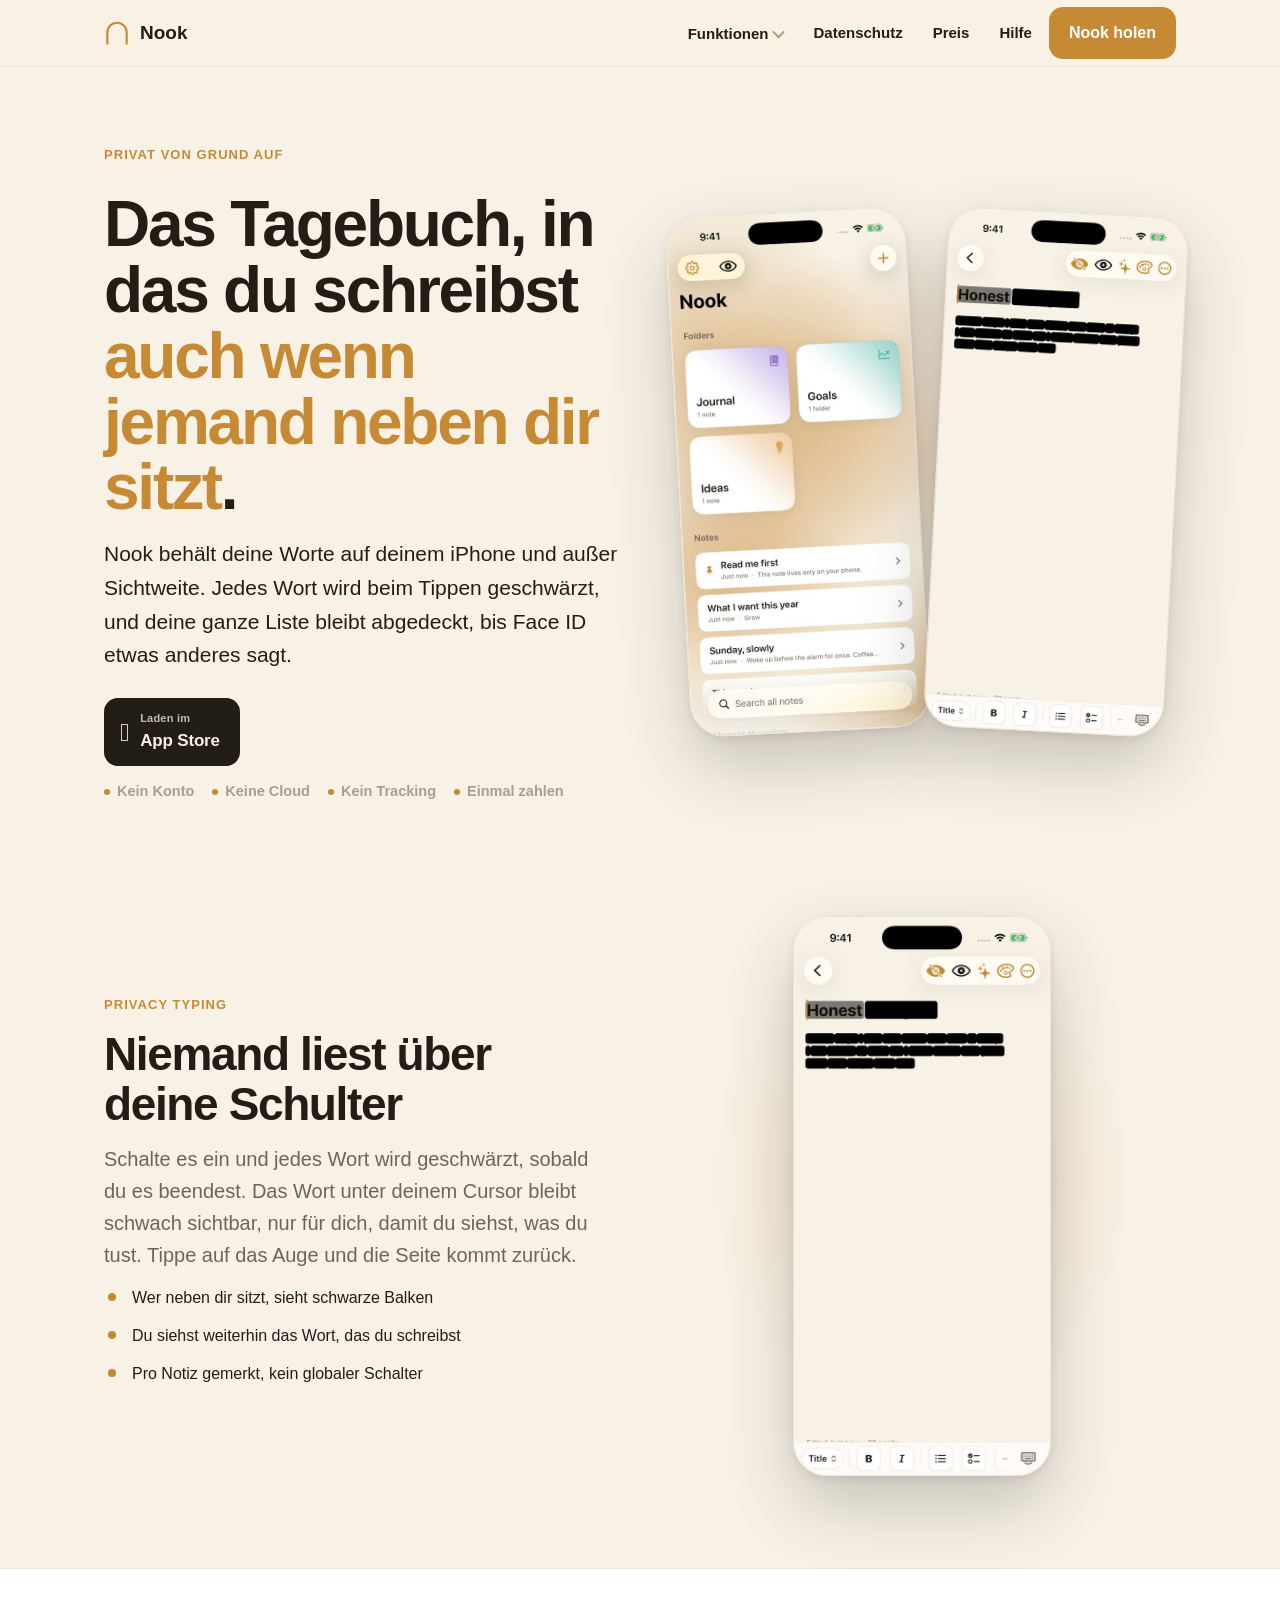
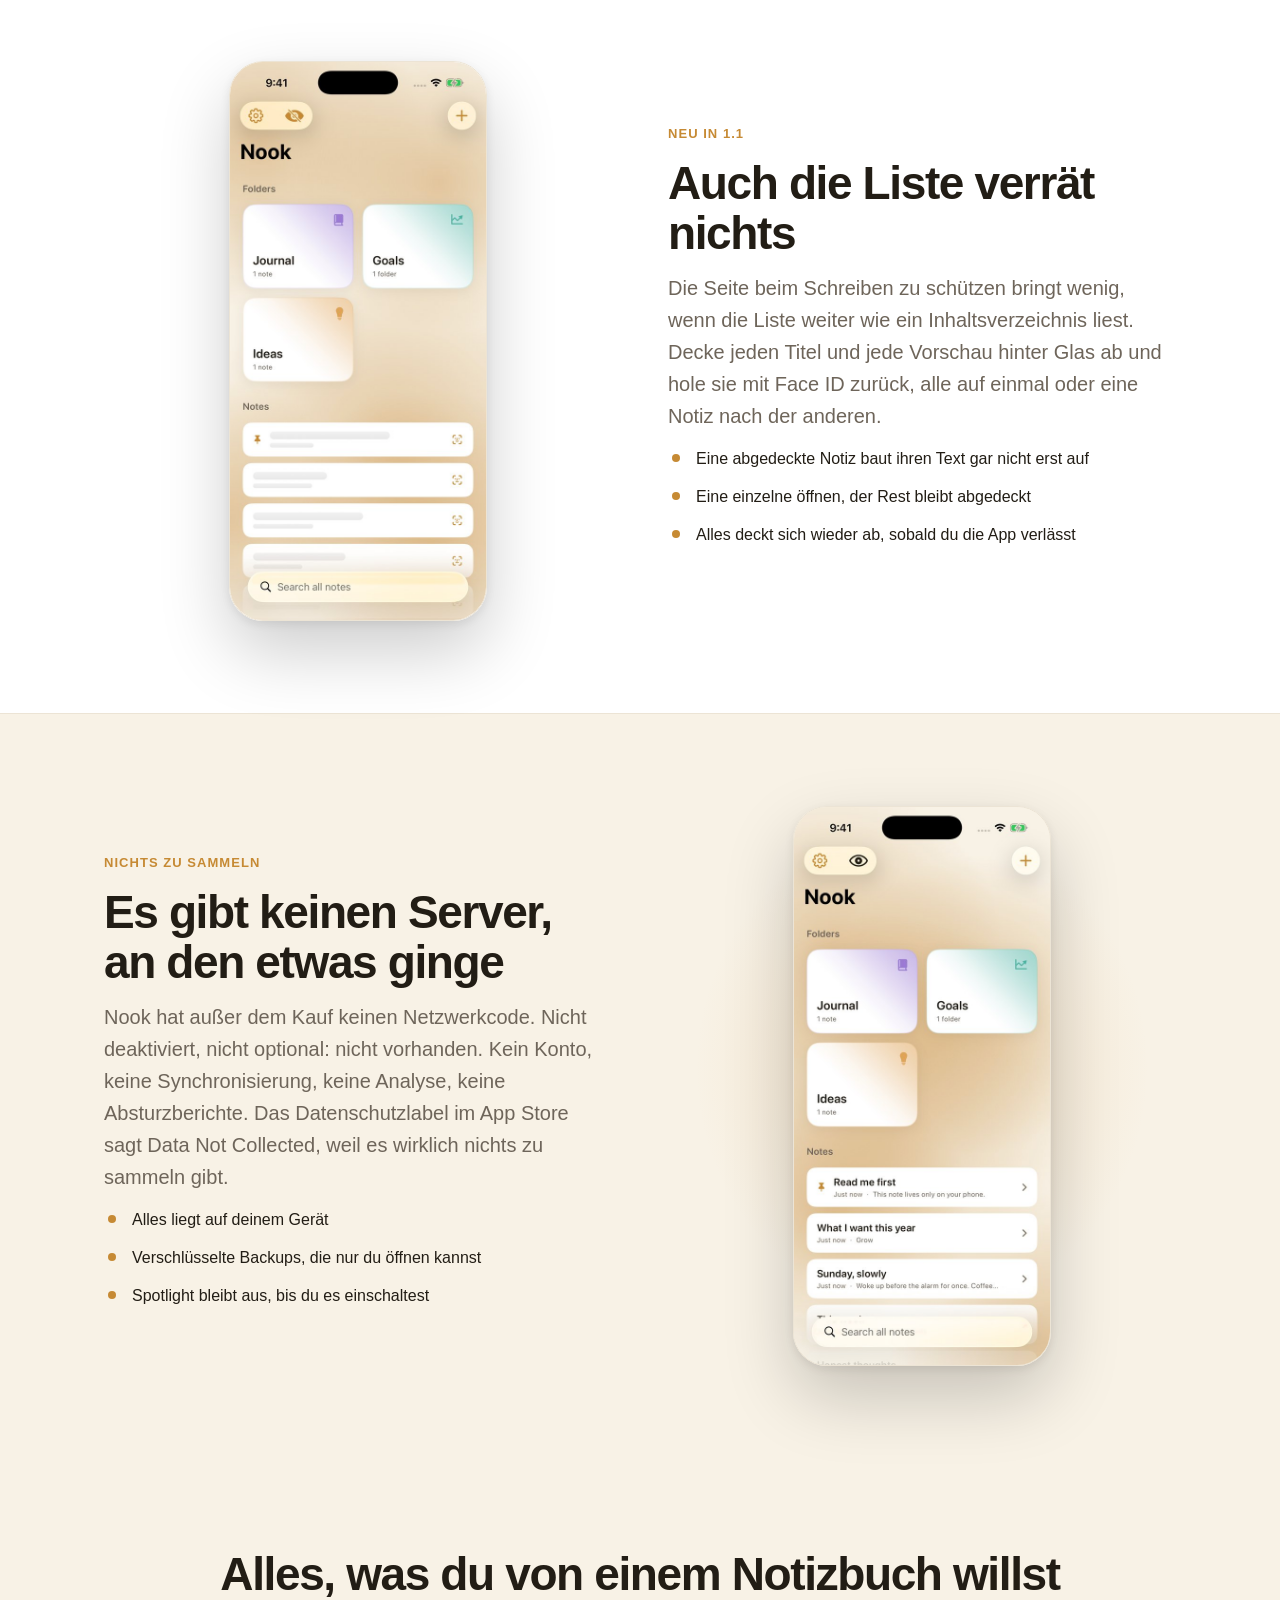
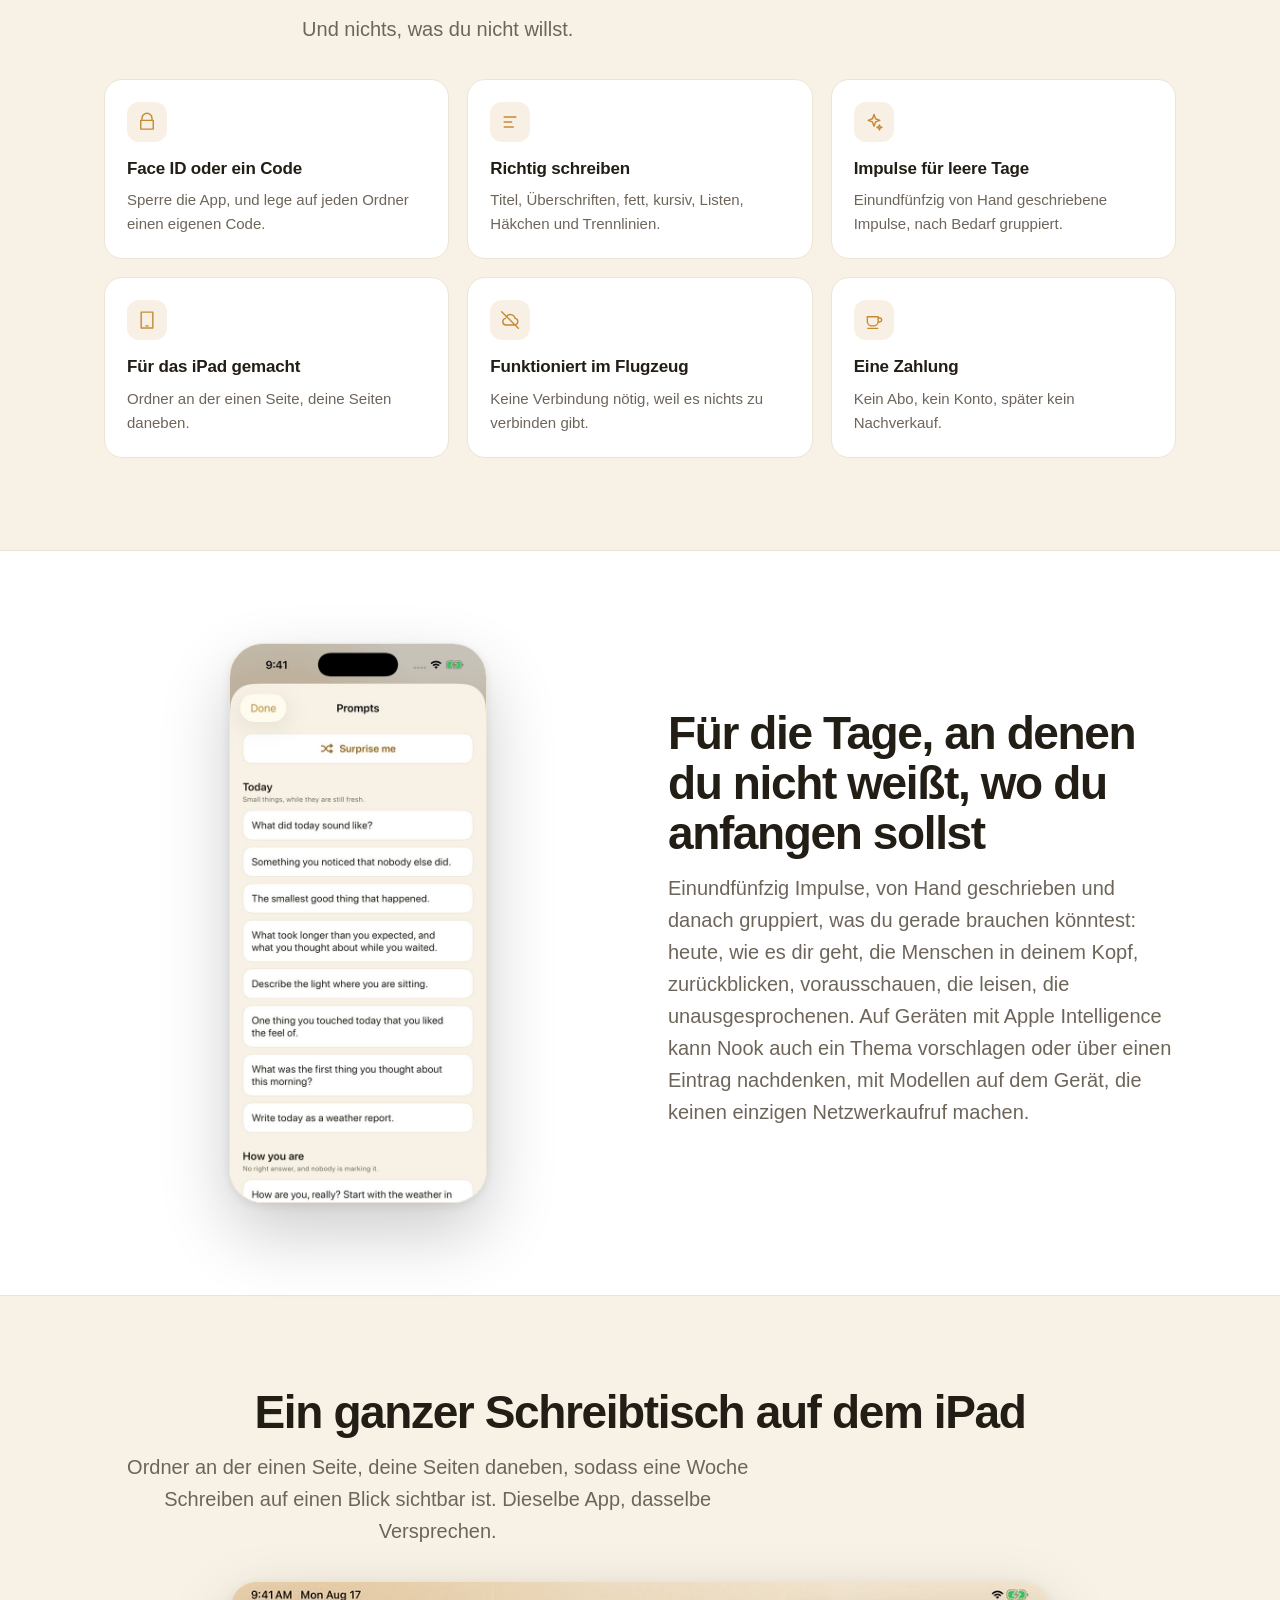
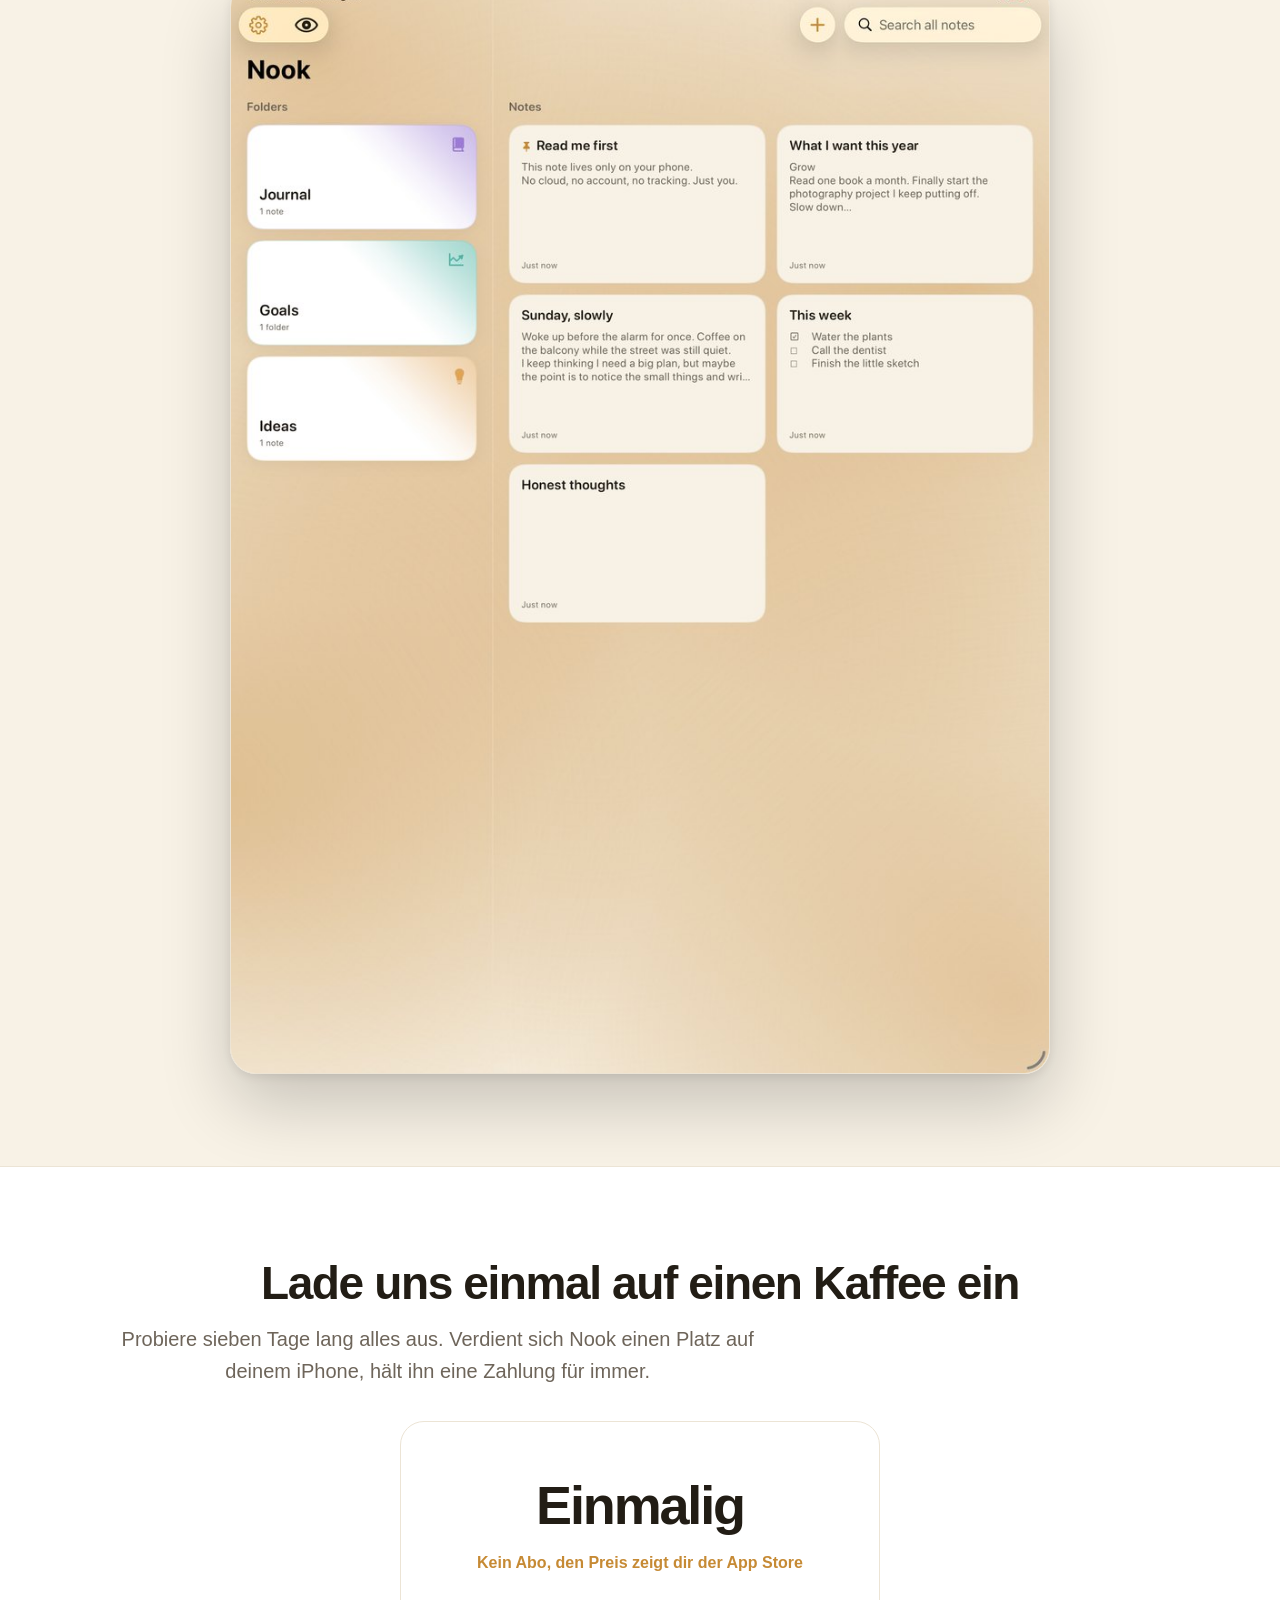
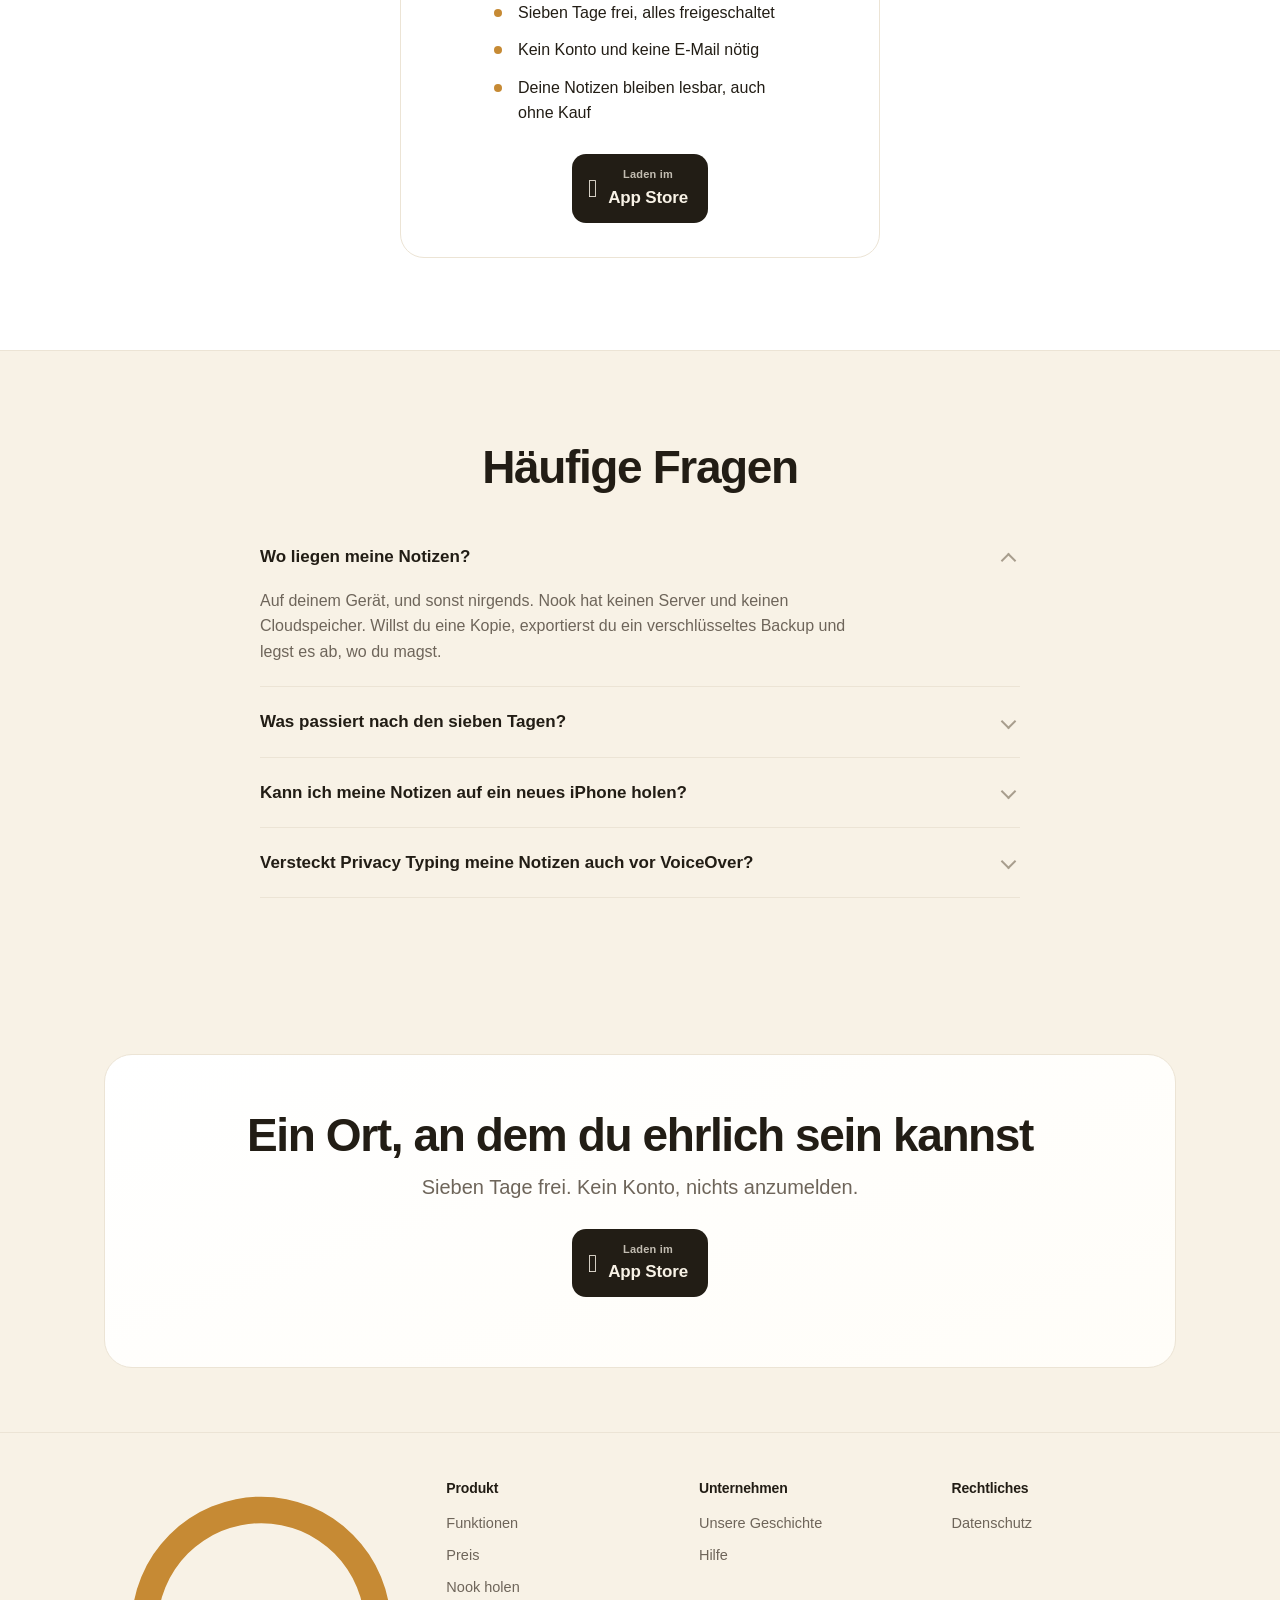
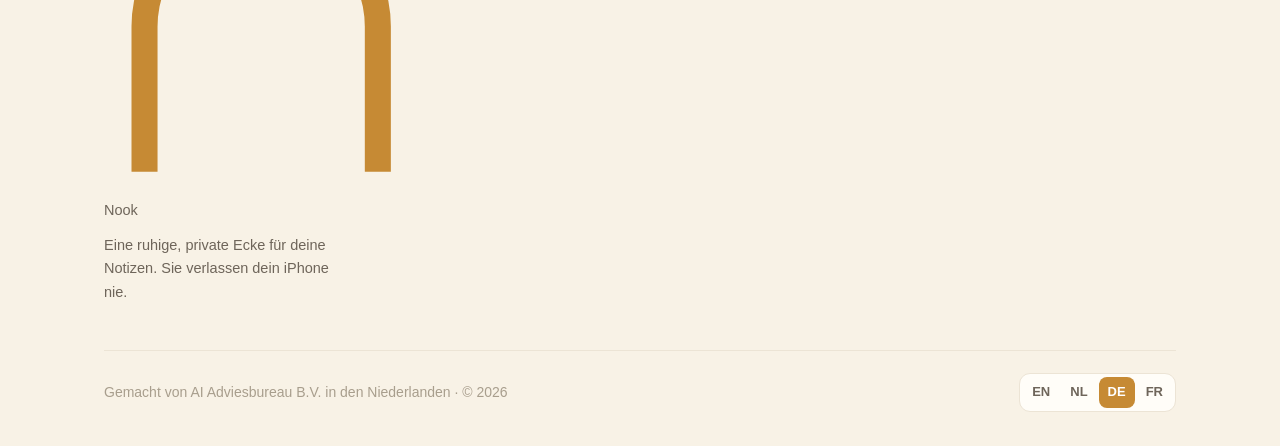
==== de/index.html @ 7a45c344 "Add the marketing site, in four languages index.html was a single card of text. This replaces it wit" ====
<!DOCTYPE html>
<html lang="de" dir="ltr">
<head>
<meta charset="UTF-8">
<meta name="viewport" content="width=device-width, initial-scale=1">
<title>Nook: das private Tagebuch, das dein iPhone nie verlässt</title>
<meta name="description" content="Ein ruhiger, privater Ort für deine Notizen. Privacy Typing schwärzt jedes Wort beim Schreiben, und die ganze Liste lässt sich ebenfalls abdecken. Keine Cloud, kein Konto, kein Tracking.">
<meta property="og:title" content="Nook: das private Tagebuch, das dein iPhone nie verlässt">
<meta property="og:description" content="Ein ruhiger, privater Ort für deine Notizen. Privacy Typing schwärzt jedes Wort beim Schreiben, und die ganze Liste lässt sich ebenfalls abdecken. Keine Cloud, kein Konto, kein Tracking.">
<meta property="og:type" content="website">
<meta property="og:image" content="https://ai-adviesbureau.github.io/Nook-Private-Notes/img/hidden.jpg">
<meta name="twitter:card" content="summary_large_image">
<link rel="alternate" hreflang="en" href="https://ai-adviesbureau.github.io/Nook-Private-Notes/"><link rel="alternate" hreflang="nl" href="https://ai-adviesbureau.github.io/Nook-Private-Notes/nl/"><link rel="alternate" hreflang="de" href="https://ai-adviesbureau.github.io/Nook-Private-Notes/de/"><link rel="alternate" hreflang="fr" href="https://ai-adviesbureau.github.io/Nook-Private-Notes/fr/"><link rel="alternate" hreflang="x-default" href="https://ai-adviesbureau.github.io/Nook-Private-Notes/">
<link rel="icon" href="data:image/svg+xml,%3Csvg xmlns='http://www.w3.org/2000/svg' viewBox='0 0 64 64'%3E%3Cpath fill-rule='evenodd' fill='%23C68A34' d='M5.6 60 L5.6 30.4 A26.4 26.4 0 0 1 58.4 30.4 L58.4 60 L53.1 60 L53.1 30.5 A21.1 21.1 0 0 0 10.9 30.5 L10.9 60 Z'/%3E%3C/svg%3E">
<link rel="stylesheet" href="../style.css">
<link rel="stylesheet" href="../site.css">
</head>
<body class="site">

<nav class="nav">
  <div class="nav-inner">
    <a class="logo" href="../"><svg class="mark" viewBox="0 0 64 64" aria-hidden="true"><path class="mark-arch" fill-rule="evenodd" d="M5.6 60 L5.6 30.4 A26.4 26.4 0 0 1 58.4 30.4 L58.4 60 L53.1 60 L53.1 30.5 A21.1 21.1 0 0 0 10.9 30.5 L10.9 60 Z"/></svg><span>Nook</span></a>
    <div class="nav-spacer"></div>
    <button class="nav-toggle" aria-label="Menu" aria-expanded="false" data-menu><span></span></button>
    <ul class="nav-links" data-links>
      <li>
        <button class="nav-link" aria-expanded="false" data-mega>Funktionen<i class="chev"></i></button>
        <div class="mega">
          <div class="mega-grid"><a class="mega-item" href="#features"><span class="ico"><svg viewBox="0 0 24 24" width="20" height="20" fill="none" stroke="currentColor" stroke-width="1.7" stroke-linecap="round" stroke-linejoin="round" aria-hidden="true"><path d="M2 2l20 20M6.7 6.8A10.6 10.6 0 001 12s4 7 11 7a10.5 10.5 0 005.3-1.4M9.9 5.2A11.6 11.6 0 0112 5c7 0 11 7 11 7a20.7 20.7 0 01-3.2 4.2M9.9 9.9a3 3 0 004.2 4.2"/></svg></span><span><b>Privacy Typing</b><span>Jedes Wort wird geschwärzt, sobald du es beendest.</span></span></a><a class="mega-item" href="#features"><span class="ico"><svg viewBox="0 0 24 24" width="20" height="20" fill="none" stroke="currentColor" stroke-width="1.7" stroke-linecap="round" stroke-linejoin="round" aria-hidden="true"><path d="M3 5.5h18v13H3zM6 9.5h9M6 13.5h6M17.5 14.5v3M16 17.5h3"/></svg></span><span><b>Notizen abdecken</b><span>Verdecke jeden Titel und jede Vorschau in der Liste.</span></span></a><a class="mega-item" href="#features"><span class="ico"><svg viewBox="0 0 24 24" width="20" height="20" fill="none" stroke="currentColor" stroke-width="1.7" stroke-linecap="round" stroke-linejoin="round" aria-hidden="true"><path d="M6 10V7.5a6 6 0 1112 0V10M4.5 10h15v10.5h-15z"/></svg></span><span><b>Face ID und Ordnersperren</b><span>Dein Gesicht, dein Code, deine Regeln.</span></span></a><a class="mega-item" href="#features"><span class="ico"><svg viewBox="0 0 24 24" width="20" height="20" fill="none" stroke="currentColor" stroke-width="1.7" stroke-linecap="round" stroke-linejoin="round" aria-hidden="true"><path d="M12 3l1.9 5.1L19 10l-5.1 1.9L12 17l-1.9-5.1L5 10l5.1-1.9zM18.5 15.5l.8 2.2 2.2.8-2.2.8-.8 2.2-.8-2.2-2.2-.8 2.2-.8z"/></svg></span><span><b>Schreibimpulse</b><span>Einundfünfzig Stück, von Hand geschrieben.</span></span></a><a class="mega-item" href="#features"><span class="ico"><svg viewBox="0 0 24 24" width="20" height="20" fill="none" stroke="currentColor" stroke-width="1.7" stroke-linecap="round" stroke-linejoin="round" aria-hidden="true"><path d="M5 6h14M5 12h9M5 18h11"/></svg></span><span><b>Text und Farbe</b><span>Titel, Listen, Häkchen, deine eigene Palette.</span></span></a><a class="mega-item" href="#features"><span class="ico"><svg viewBox="0 0 24 24" width="20" height="20" fill="none" stroke="currentColor" stroke-width="1.7" stroke-linecap="round" stroke-linejoin="round" aria-hidden="true"><path d="M5 2.5h14v19H5zM10.5 19h3"/></svg></span><span><b>iPad und Widgets</b><span>Ein Schreibtisch mit zwei Spalten, und schnelles Notieren.</span></span></a></div>
          <div class="mega-foot"><span>Alles funktioniert offline, auf deinem Gerät.</span><span class="lang"><a href="../" hreflang="en">EN</a><a href="../nl/" hreflang="nl">NL</a><a href="../de/" hreflang="de" aria-current="true">DE</a><a href="../fr/" hreflang="fr">FR</a></span></div>
        </div>
      </li>
      <li><a class="nav-link" href="#privacy">Datenschutz</a></li>
      <li><a class="nav-link" href="#pricing">Preis</a></li>
      <li><a class="nav-link" href="../support.html">Hilfe</a></li>
      <li><a class="btn primary" href="https://apps.apple.com/app/id0000000000">Nook holen</a></li>
    </ul>
  </div>
</nav>

<header class="hero-wrap">
  <div class="wrap">
    <div class="hero-grid">
      <div>
        <span class="eyebrow">Privat von Grund auf</span>
        <h1>Das Tagebuch, in das du schreibst <span class="accent">auch wenn jemand neben dir sitzt</span>.</h1>
        <p class="lede">Nook behält deine Worte auf deinem iPhone und außer Sichtweite. Jedes Wort wird beim Tippen geschwärzt, und deine ganze Liste bleibt abgedeckt, bis Face ID etwas anderes sagt.</p>
        <div class="badges"><a class="appstore" href="https://apps.apple.com/app/id0000000000"><span class="glyph" aria-hidden="true">&#63743;</span><span><small>Laden im</small><b>App Store</b></span></a></div>
        <div class="trust"><span>Kein Konto</span><span>Keine Cloud</span><span>Kein Tracking</span><span>Einmal zahlen</span></div>
      </div>
      <div class="hero-art">
        <div class="device-pair">
          <img class="device device-tilt" src="../img/home-light.jpg" alt="Der Startbildschirm von Nook mit Ordnern und Notizen." width="540" height="1174">
          <img class="device device-tilt-r" src="../img/privacy-typing.jpg" alt="Eine Notiz, in der jedes Wort geschwärzt ist, außer dem gerade getippten." width="540" height="1174">
        </div>
      </div>
    </div>
  </div>
</header>

<main id="features">

    <section class="section" >
      <div class="wrap">
        <div class="row">
          <div>
            <span class="eyebrow">Privacy Typing</span>
            <h2>Niemand liest über deine Schulter</h2>
            <p class="lede">Schalte es ein und jedes Wort wird geschwärzt, sobald du es beendest. Das Wort unter deinem Cursor bleibt schwach sichtbar, nur für dich, damit du siehst, was du tust. Tippe auf das Auge und die Seite kommt zurück.</p>
            <ul class="clean"><li>Wer neben dir sitzt, sieht schwarze Balken</li><li>Du siehst weiterhin das Wort, das du schreibst</li><li>Pro Notiz gemerkt, kein globaler Schalter</li></ul>
          </div>
          <div class="row-art hero-art">
            <img class="device" src="../img/privacy-typing.jpg" alt="Eine Notiz, in der jedes Wort geschwärzt ist, außer dem gerade getippten." loading="lazy" width="540" height="1174">
          </div>
        </div>
      </div>
    </section>
    <section class="section alt" >
      <div class="wrap">
        <div class="row flip">
          <div>
            <span class="eyebrow">Neu in 1.1</span>
            <h2>Auch die Liste verrät nichts</h2>
            <p class="lede">Die Seite beim Schreiben zu schützen bringt wenig, wenn die Liste weiter wie ein Inhaltsverzeichnis liest. Decke jeden Titel und jede Vorschau hinter Glas ab und hole sie mit Face ID zurück, alle auf einmal oder eine Notiz nach der anderen.</p>
            <ul class="clean"><li>Eine abgedeckte Notiz baut ihren Text gar nicht erst auf</li><li>Eine einzelne öffnen, der Rest bleibt abgedeckt</li><li>Alles deckt sich wieder ab, sobald du die App verlässt</li></ul>
          </div>
          <div class="row-art hero-art">
            <img class="device" src="../img/hidden.jpg" alt="Der Startbildschirm mit abgedeckten Titeln und Vorschauen." loading="lazy" width="540" height="1174">
          </div>
        </div>
      </div>
    </section>
    <section class="section" id="privacy">
      <div class="wrap">
        <div class="row">
          <div>
            <span class="eyebrow">Nichts zu sammeln</span>
            <h2>Es gibt keinen Server, an den etwas ginge</h2>
            <p class="lede">Nook hat außer dem Kauf keinen Netzwerkcode. Nicht deaktiviert, nicht optional: nicht vorhanden. Kein Konto, keine Synchronisierung, keine Analyse, keine Absturzberichte. Das Datenschutzlabel im App Store sagt Data Not Collected, weil es wirklich nichts zu sammeln gibt.</p>
            <ul class="clean"><li>Alles liegt auf deinem Gerät</li><li>Verschlüsselte Backups, die nur du öffnen kannst</li><li>Spotlight bleibt aus, bis du es einschaltest</li></ul>
          </div>
          <div class="row-art hero-art">
            <img class="device" src="../img/home-light.jpg" alt="Der Startbildschirm von Nook mit Ordnern und Notizen." loading="lazy" width="540" height="1174">
          </div>
        </div>
      </div>
    </section>

  <section class="section">
    <div class="wrap center">
      <h2>Alles, was du von einem Notizbuch willst</h2>
      <p class="lede">Und nichts, was du nicht willst.</p>
      <div class="grid"><div class="tile"><div class="ico"><svg viewBox="0 0 24 24" width="20" height="20" fill="none" stroke="currentColor" stroke-width="1.7" stroke-linecap="round" stroke-linejoin="round" aria-hidden="true"><path d="M6 10V7.5a6 6 0 1112 0V10M4.5 10h15v10.5h-15z"/></svg></div><h3>Face ID oder ein Code</h3><p>Sperre die App, und lege auf jeden Ordner einen eigenen Code.</p></div><div class="tile"><div class="ico"><svg viewBox="0 0 24 24" width="20" height="20" fill="none" stroke="currentColor" stroke-width="1.7" stroke-linecap="round" stroke-linejoin="round" aria-hidden="true"><path d="M5 6h14M5 12h9M5 18h11"/></svg></div><h3>Richtig schreiben</h3><p>Titel, Überschriften, fett, kursiv, Listen, Häkchen und Trennlinien.</p></div><div class="tile"><div class="ico"><svg viewBox="0 0 24 24" width="20" height="20" fill="none" stroke="currentColor" stroke-width="1.7" stroke-linecap="round" stroke-linejoin="round" aria-hidden="true"><path d="M12 3l1.9 5.1L19 10l-5.1 1.9L12 17l-1.9-5.1L5 10l5.1-1.9zM18.5 15.5l.8 2.2 2.2.8-2.2.8-.8 2.2-.8-2.2-2.2-.8 2.2-.8z"/></svg></div><h3>Impulse für leere Tage</h3><p>Einundfünfzig von Hand geschriebene Impulse, nach Bedarf gruppiert.</p></div><div class="tile"><div class="ico"><svg viewBox="0 0 24 24" width="20" height="20" fill="none" stroke="currentColor" stroke-width="1.7" stroke-linecap="round" stroke-linejoin="round" aria-hidden="true"><path d="M5 2.5h14v19H5zM10.5 19h3"/></svg></div><h3>Für das iPad gemacht</h3><p>Ordner an der einen Seite, deine Seiten daneben.</p></div><div class="tile"><div class="ico"><svg viewBox="0 0 24 24" width="20" height="20" fill="none" stroke="currentColor" stroke-width="1.7" stroke-linecap="round" stroke-linejoin="round" aria-hidden="true"><path d="M2 2l20 20M7.5 18h9.8a4 4 0 00.9-7.9A6 6 0 007.3 8.2M6.6 10.1A4 4 0 007 18"/></svg></div><h3>Funktioniert im Flugzeug</h3><p>Keine Verbindung nötig, weil es nichts zu verbinden gibt.</p></div><div class="tile"><div class="ico"><svg viewBox="0 0 24 24" width="20" height="20" fill="none" stroke="currentColor" stroke-width="1.7" stroke-linecap="round" stroke-linejoin="round" aria-hidden="true"><path d="M4 8h13v5.5A5.5 5.5 0 0111.5 19h-2A5.5 5.5 0 014 13.5zM17 9.5h1.8a2.4 2.4 0 010 4.8H17M4.5 22h12"/></svg></div><h3>Eine Zahlung</h3><p>Kein Abo, kein Konto, später kein Nachverkauf.</p></div></div>
    </div>
  </section>

  <section class="section alt">
    <div class="wrap">
      <div class="row flip">
        <div>
          <h2>Für die Tage, an denen du nicht weißt, wo du anfangen sollst</h2>
          <p class="lede">Einundfünfzig Impulse, von Hand geschrieben und danach gruppiert, was du gerade brauchen könntest: heute, wie es dir geht, die Menschen in deinem Kopf, zurückblicken, vorausschauen, die leisen, die unausgesprochenen. Auf Geräten mit Apple Intelligence kann Nook auch ein Thema vorschlagen oder über einen Eintrag nachdenken, mit Modellen auf dem Gerät, die keinen einzigen Netzwerkaufruf machen.</p>
        </div>
        <div class="row-art hero-art">
          <img class="device" src="../img/prompts.jpg" alt="Schreibimpulse" loading="lazy" width="540" height="1174">
        </div>
      </div>
    </div>
  </section>

  <section class="section">
    <div class="wrap center">
      <h2>Ein ganzer Schreibtisch auf dem iPad</h2>
      <p class="lede">Ordner an der einen Seite, deine Seiten daneben, sodass eine Woche Schreiben auf einen Blick sichtbar ist. Dieselbe App, dasselbe Versprechen.</p>
      <div style="margin-top:34px">
        <img class="device" src="../img/ipad.jpg" alt="Ein ganzer Schreibtisch auf dem iPad" loading="lazy" width="900" height="1200" style="max-width:820px;margin-inline:auto;border-radius:26px">
      </div>
    </div>
  </section>

  <section class="section alt" id="pricing">
    <div class="wrap center">
      <h2>Lade uns einmal auf einen Kaffee ein</h2>
      <p class="lede">Probiere sieben Tage lang alles aus. Verdient sich Nook einen Platz auf deinem iPhone, hält ihn eine Zahlung für immer.</p>
      <div class="price-card">
        <div class="amount">Einmalig</div>
        <div class="once">Kein Abo, den Preis zeigt dir der App Store</div>
        <ul class="clean"><li>Sieben Tage frei, alles freigeschaltet</li><li>Kein Konto und keine E-Mail nötig</li><li>Deine Notizen bleiben lesbar, auch ohne Kauf</li></ul>
        <a class="appstore" href="https://apps.apple.com/app/id0000000000"><span class="glyph" aria-hidden="true">&#63743;</span><span><small>Laden im</small><b>App Store</b></span></a>
      </div>
    </div>
  </section>

  <section class="section">
    <div class="wrap">
      <div class="center"><h2>Häufige Fragen</h2></div>
      <div class="faq"><details open><summary>Wo liegen meine Notizen?</summary><p>Auf deinem Gerät, und sonst nirgends. Nook hat keinen Server und keinen Cloudspeicher. Willst du eine Kopie, exportierst du ein verschlüsseltes Backup und legst es ab, wo du magst.</p></details><details><summary>Was passiert nach den sieben Tagen?</summary><p>Deine Notizen bleiben lesbar und exportierbar. Neu anlegen und bearbeiten pausiert bis zum einmaligen Kauf, der nie abläuft.</p></details><details><summary>Kann ich meine Notizen auf ein neues iPhone holen?</summary><p>Ja. Exportiere ein verschlüsseltes Backup, wähle eine Passphrase und öffne es auf dem neuen Gerät. Ohne diese Passphrase kann niemand die Datei öffnen, wir auch nicht.</p></details><details><summary>Versteckt Privacy Typing meine Notizen auch vor VoiceOver?</summary><p>Nein, und das ist Absicht. Privacy Typing wirkt nur visuell, damit wer auf VoiceOver angewiesen ist, die Eigentümerin der Notizen, vollen Zugang behält.</p></details></div>
    </div>
  </section>

  <section class="section tight">
    <div class="wrap">
      <div class="cta">
        <h2>Ein Ort, an dem du ehrlich sein kannst</h2>
        <p class="lede center" style="margin-inline:auto">Sieben Tage frei. Kein Konto, nichts anzumelden.</p>
        <div class="badges" style="justify-content:center"><a class="appstore" href="https://apps.apple.com/app/id0000000000"><span class="glyph" aria-hidden="true">&#63743;</span><span><small>Laden im</small><b>App Store</b></span></a></div>
      </div>
    </div>
  </section>
</main>

<footer>
  <div class="wrap">
    <div class="foot-grid">
      <div>
        <a class="logo" href="../"><svg class="mark" viewBox="0 0 64 64" aria-hidden="true"><path class="mark-arch" fill-rule="evenodd" d="M5.6 60 L5.6 30.4 A26.4 26.4 0 0 1 58.4 30.4 L58.4 60 L53.1 60 L53.1 30.5 A21.1 21.1 0 0 0 10.9 30.5 L10.9 60 Z"/></svg><span>Nook</span></a>
        <p style="color:var(--muted);font-size:14.5px;max-width:30ch;margin-top:12px">Eine ruhige, private Ecke für deine Notizen. Sie verlassen dein iPhone nie.</p>
      </div>
      <div>
        <h4>Produkt</h4>
        <ul>
          <li><a href="#features">Funktionen</a></li>
          <li><a href="#pricing">Preis</a></li>
          <li><a href="https://apps.apple.com/app/id0000000000">Nook holen</a></li>
        </ul>
      </div>
      <div>
        <h4>Unternehmen</h4>
        <ul>
          <li><a href="../story.html">Unsere Geschichte</a></li>
          <li><a href="../support.html">Hilfe</a></li>
        </ul>
      </div>
      <div>
        <h4>Rechtliches</h4>
        <ul>
          <li><a href="../privacy.html">Datenschutz</a></li>
        </ul>
      </div>
    </div>
    <div class="foot-bottom">
      <span>Gemacht von AI Adviesbureau B.V. in den Niederlanden &middot; &copy; 2026</span>
      <span class="lang"><a href="../" hreflang="en">EN</a><a href="../nl/" hreflang="nl">NL</a><a href="../de/" hreflang="de" aria-current="true">DE</a><a href="../fr/" hreflang="fr">FR</a></span>
    </div>
  </div>
</footer>

<script>
// Progressive enhancement only: the menu already opens on hover and on
// keyboard focus through CSS. This adds tap support and Escape.
document.querySelectorAll('[data-mega]').forEach(function (b) {
  b.addEventListener('click', function (e) {
    e.preventDefault();
    var m = b.nextElementSibling, open = m.dataset.open === 'true';
    m.dataset.open = String(!open);
    b.setAttribute('aria-expanded', String(!open));
  });
});
document.addEventListener('keydown', function (e) {
  if (e.key !== 'Escape') return;
  document.querySelectorAll('.mega[data-open="true"]').forEach(function (m) {
    m.dataset.open = 'false';
    m.previousElementSibling.setAttribute('aria-expanded', 'false');
  });
});
var t = document.querySelector('[data-menu]'), l = document.querySelector('[data-links]');
if (t) t.addEventListener('click', function () {
  var open = l.dataset.open === 'true';
  l.dataset.open = String(!open);
  t.setAttribute('aria-expanded', String(!open));
});
</script>
</body>
</html>
---- style.css ----
/* Nook brand styles: warm honey, the arch, light + dark */

:root {
  --bg: #F8F2E6;
  --surface: #FFFFFF;
  --surface-2: #FFFDF8;
  --text: #221D15;
  --muted: #6E655A;
  --faint: #A89E8D;
  --accent: #C68A34;
  --accent-soft: #E7C58A;
  --line: #ECE4D5;
  --glow: rgba(224, 164, 88, 0.22);
}

@media (prefers-color-scheme: dark) {
  :root {
    --bg: #0E0E10;
    --surface: #1A1A1D;
    --surface-2: #212126;
    --text: #F3F2EF;
    --muted: #9A9AA1;
    --faint: #6A6A70;
    --accent: #E0A458;
    --accent-soft: #F0C886;
    --line: #2B2B30;
    --glow: rgba(224, 164, 88, 0.16);
  }
}

* { box-sizing: border-box; }

html { -webkit-text-size-adjust: 100%; }

body {
  margin: 0;
  font-family: ui-rounded, "SF Pro Rounded", -apple-system, BlinkMacSystemFont,
    "Segoe UI", Roboto, Helvetica, Arial, sans-serif;
  color: var(--text);
  background:
    radial-gradient(1100px 560px at 78% -8%, var(--glow), transparent 70%),
    var(--bg);
  line-height: 1.6;
  -webkit-font-smoothing: antialiased;
}

.wrap {
  max-width: 720px;
  margin: 0 auto;
  padding: 28px 22px 80px;
}

/* Header */
.brand {
  display: flex;
  align-items: center;
  gap: 12px;
  padding: 18px 0 28px;
}
.brand .mark { width: 34px; height: 34px; }
.brand h1 {
  font-size: 26px;
  font-weight: 700;
  margin: 0;
  letter-spacing: -0.02em;
}
/* The arch, same proportions as the app icon: 0.944 wide for its height,
   with a frame 0.096 of the height. Drawn as one evenodd path so the alcove
   is a real hole and the page background shows through it. */
.mark-arch { fill: var(--accent); }

/* Hero */
.hero h2 {
  font-size: clamp(30px, 6vw, 44px);
  line-height: 1.1;
  letter-spacing: -0.03em;
  margin: 8px 0 10px;
}
.hero p.lead {
  font-size: 18px;
  color: var(--muted);
  margin: 0 0 26px;
  max-width: 38ch;
}
.accent { color: var(--accent); }

/* Cards / sections */
.card {
  background: var(--surface);
  border: 1px solid var(--line);
  border-radius: 20px;
  padding: 22px 24px;
  margin: 18px 0;
}
.page-title {
  font-size: clamp(28px, 5.5vw, 38px);
  letter-spacing: -0.03em;
  margin: 6px 0 4px;
}
.updated { color: var(--faint); font-size: 14px; margin: 0 0 24px; }

h3 {
  font-size: 19px;
  margin: 26px 0 8px;
  letter-spacing: -0.01em;
}
.card h3:first-child { margin-top: 0; }
p { margin: 0 0 14px; }
a { color: var(--accent); text-decoration: none; }
a:hover { text-decoration: underline; }
strong { font-weight: 700; }

ul.clean { list-style: none; padding: 0; margin: 8px 0; }
ul.clean li {
  position: relative;
  padding: 6px 0 6px 28px;
  color: var(--text);
}
ul.clean li::before {
  content: "";
  position: absolute;
  left: 4px; top: 15px;
  width: 8px; height: 8px;
  border-radius: 50%;
  background: var(--accent);
}

/* Buttons / nav */
.actions { display: flex; flex-wrap: wrap; gap: 12px; margin: 8px 0 6px; }
.btn {
  display: inline-flex;
  align-items: center;
  gap: 8px;
  padding: 13px 20px;
  border-radius: 14px;
  font-weight: 600;
  font-size: 16px;
}
.btn.primary { background: var(--accent); color: #fff; }
.btn.primary:hover { text-decoration: none; opacity: 0.92; }
.btn.ghost { background: var(--surface); border: 1px solid var(--line); color: var(--text); }
.btn.ghost:hover { text-decoration: none; border-color: var(--accent); }

.pill {
  display: inline-block;
  font-size: 13px;
  font-weight: 600;
  color: var(--accent);
  background: rgba(198, 138, 52, 0.12);
  border: 1px solid rgba(198, 138, 52, 0.28);
  padding: 5px 12px;
  border-radius: 999px;
  margin-bottom: 18px;
}

/* Footer */
footer {
  margin-top: 40px;
  padding-top: 22px;
  border-top: 1px solid var(--line);
  color: var(--faint);
  font-size: 14px;
}
footer .links { display: flex; gap: 18px; flex-wrap: wrap; margin-bottom: 10px; }
footer .links a { color: var(--muted); font-weight: 600; }


/* Story page */
.shots {
  display: flex;
  flex-wrap: wrap;
  justify-content: center;
  gap: 18px;
  margin: 20px 0 6px;
}
/* Kept to phone size on purpose: at full width one slide swallows a whole
   screen and the writing stops being the thing you are reading. */
.shots figure { margin: 0; max-width: 280px; flex: 1 1 240px; }
.shots img {
  width: 100%;
  height: auto;
  display: block;
  border-radius: 16px;
  border: 1px solid var(--line);
}
.shots figcaption {
  color: var(--muted);
  font-size: 14px;
  margin-top: 8px;
  text-align: center;
}
.quiet { color: var(--muted); }
.facts { display: grid; grid-template-columns: repeat(auto-fit, minmax(160px, 1fr)); gap: 14px; margin: 6px 0 0; }
.fact { background: var(--surface-2); border: 1px solid var(--line); border-radius: 14px; padding: 14px 16px; }
.fact b { display: block; font-size: 15px; margin-bottom: 2px; }
.fact span { color: var(--muted); font-size: 14px; }
---- site.css ----
/* Nook marketing site.
   Loaded after style.css, which owns the colour tokens and the base type, so
   the legal pages and this one can never drift apart. Everything here is the
   marketing layer: nav, hero, feature rows, grid, pricing, FAQ, footer. */

/* ---------------------------------------------------------------- layout */

.site .wrap { max-width: 1120px; padding: 0 24px; }
.section { padding: 92px 0; }
.section.tight { padding: 64px 0; }
.section.alt { background: var(--surface); border-block: 1px solid var(--line); }
.eyebrow {
  display: inline-block;
  font-size: 13px; font-weight: 700; letter-spacing: 0.08em;
  text-transform: uppercase; color: var(--accent);
  margin: 0 0 14px;
}
.section h2 {
  font-size: clamp(30px, 4.6vw, 46px);
  line-height: 1.08; letter-spacing: -0.03em; margin: 0 0 14px;
}
.section p.lede {
  font-size: clamp(17px, 1.6vw, 20px);
  color: var(--muted); max-width: 60ch; margin: 0 0 8px;
}
.center { text-align: center; }
.center .lede { margin-inline: auto; }

/* ------------------------------------------------------------------- nav */

.nav {
  position: sticky; top: 0; z-index: 60;
  background: color-mix(in srgb, var(--bg) 86%, transparent);
  backdrop-filter: saturate(180%) blur(18px);
  -webkit-backdrop-filter: saturate(180%) blur(18px);
  border-bottom: 1px solid var(--line);
}
.nav-inner {
  max-width: 1120px; margin: 0 auto; padding: 0 24px;
  display: flex; align-items: center; gap: 10px; height: 66px;
}
.nav .logo { display: flex; align-items: center; gap: 10px; font-weight: 700; font-size: 19px; color: var(--text); }
.nav .logo:hover { text-decoration: none; }
.nav .logo .mark { width: 26px; height: 26px; }
.nav-spacer { flex: 1; }
.nav-links { display: flex; align-items: center; gap: 4px; }
.nav-links > li { list-style: none; position: relative; }
.nav-link {
  display: inline-flex; align-items: center; gap: 6px;
  padding: 9px 13px; border-radius: 11px;
  font-size: 15px; font-weight: 600; color: var(--text);
  background: none; border: 0; cursor: pointer; font-family: inherit;
}
.nav-link:hover { background: var(--surface-2); text-decoration: none; }
.nav-link .chev { width: 9px; height: 9px; border-right: 2px solid var(--faint); border-bottom: 2px solid var(--faint);
  transform: rotate(45deg) translate(-1px, -1px); transition: transform .18s ease; }
.nav-link[aria-expanded="true"] .chev { transform: rotate(-135deg) translate(-2px, -2px); }

/* --------------------------------------------------------- the mega menu */

.mega {
  position: absolute; top: calc(100% + 10px); left: 50%; transform: translateX(-50%) translateY(-6px);
  width: min(760px, calc(100vw - 40px));
  background: var(--surface); border: 1px solid var(--line);
  border-radius: 20px; padding: 20px;
  box-shadow: 0 24px 60px rgba(0,0,0,.16), 0 2px 8px rgba(0,0,0,.06);
  opacity: 0; visibility: hidden; pointer-events: none;
  transition: opacity .18s ease, transform .18s ease, visibility .18s;
}
.nav-links > li:hover .mega,
.nav-links > li:focus-within .mega,
.mega[data-open="true"] { opacity: 1; visibility: visible; pointer-events: auto; transform: translateX(-50%) translateY(0); }
.mega-grid { display: grid; grid-template-columns: repeat(2, 1fr); gap: 6px; }
.mega-item {
  display: flex; gap: 13px; align-items: flex-start;
  padding: 13px; border-radius: 14px; color: var(--text);
}
.mega-item:hover { background: var(--surface-2); text-decoration: none; }
.mega-item .ico {
  flex: 0 0 38px; height: 38px; border-radius: 11px;
  display: grid; place-items: center;
  background: rgba(198,138,52,.13); color: var(--accent);
  font-size: 18px;
}
.mega-item b { display: block; font-size: 15px; margin-bottom: 2px; }
.mega-item span { color: var(--muted); font-size: 13.5px; line-height: 1.45; }
.mega-foot {
  margin-top: 14px; padding-top: 14px; border-top: 1px solid var(--line);
  display: flex; align-items: center; justify-content: space-between; gap: 12px;
  color: var(--muted); font-size: 14px;
}

/* language switch */
.lang { display: flex; gap: 2px; background: var(--surface-2); border: 1px solid var(--line); border-radius: 11px; padding: 3px; }
.lang a { padding: 5px 9px; border-radius: 8px; font-size: 13px; font-weight: 700; color: var(--muted); }
.lang a:hover { text-decoration: none; color: var(--text); }
.lang a[aria-current="true"] { background: var(--accent); color: #fff; }

/* mobile */
.nav-toggle { display: none; }
@media (max-width: 900px) {
  .nav-toggle {
    display: inline-flex; align-items: center; justify-content: center;
    width: 40px; height: 40px; border-radius: 11px;
    border: 1px solid var(--line); background: var(--surface); cursor: pointer;
  }
  .nav-toggle span { display: block; width: 17px; height: 2px; background: var(--text); position: relative; }
  .nav-toggle span::before, .nav-toggle span::after {
    content: ""; position: absolute; left: 0; width: 17px; height: 2px; background: var(--text);
  }
  .nav-toggle span::before { top: -5px; } .nav-toggle span::after { top: 5px; }
  .nav-links {
    position: absolute; top: 66px; left: 0; right: 0;
    flex-direction: column; align-items: stretch; gap: 0;
    background: var(--bg); border-bottom: 1px solid var(--line);
    padding: 10px 16px 18px; display: none;
  }
  .nav-links[data-open="true"] { display: flex; }
  .mega { position: static; transform: none; width: auto; box-shadow: none; border: 0; padding: 4px 0 10px;
    opacity: 1; visibility: visible; pointer-events: auto; background: none; }
  .mega-grid { grid-template-columns: 1fr; }
  .mega-foot { display: none; }
}

/* ------------------------------------------------------------------ hero */

.hero-wrap { padding: 74px 0 20px; }
.hero-grid { display: grid; grid-template-columns: 1.05fr .95fr; gap: 40px; align-items: center; }
.hero-grid h1 {
  font-size: clamp(38px, 5.6vw, 64px);
  line-height: 1.03; letter-spacing: -0.035em; margin: 12px 0 16px;
}
.hero-grid p.lede { font-size: clamp(17px, 1.7vw, 21px); }
.badges { display: flex; flex-wrap: wrap; gap: 12px; align-items: center; margin: 26px 0 14px; }
.trust { display: flex; flex-wrap: wrap; gap: 18px; color: var(--faint); font-size: 14.5px; font-weight: 600; }
.trust span { display: inline-flex; align-items: center; gap: 7px; }
.trust span::before { content: ""; width: 6px; height: 6px; border-radius: 50%; background: var(--accent); }
@media (max-width: 900px) { .hero-grid { grid-template-columns: 1fr; } }

/* App Store badge, drawn rather than fetched: no third-party request. */
.appstore {
  display: inline-flex; align-items: center; gap: 11px;
  padding: 12px 20px 12px 16px; border-radius: 14px;
  background: var(--text); color: var(--bg); font-weight: 600;
}
.appstore:hover { text-decoration: none; opacity: .9; }
.appstore .glyph { font-size: 25px; line-height: 1; }
.appstore small { display: block; font-size: 11px; opacity: .75; font-weight: 600; letter-spacing: .02em; }
.appstore b { display: block; font-size: 17px; letter-spacing: -0.01em; }

/* --------------------------------------------------------------- devices */

.device { border-radius: 34px; display: block; width: 100%; height: auto;
  box-shadow: 0 30px 70px rgba(0,0,0,.20), 0 3px 10px rgba(0,0,0,.08);
  border: 1px solid var(--line); }
.device-pair { display: grid; grid-template-columns: 1fr 1fr; gap: 18px; align-items: start; }
.device-tilt { transform: rotate(-3deg); }
.device-tilt-r { transform: rotate(3deg); }
.hero-art { position: relative; }
.hero-grid .device-pair .device { max-height: 520px; width: auto; }
.hero-art::after {
  content: ""; position: absolute; inset: -8% -12% -14%;
  background: radial-gradient(50% 50% at 50% 45%, var(--glow), transparent 72%);
  z-index: -1;
}

/* ---------------------------------------------------------- feature rows */

.row { display: grid; grid-template-columns: 1fr 1fr; gap: 56px; align-items: center; }
/* A phone screenshot is nearly 1200px tall at full width, which turned every
   feature row into its own screenful with the paragraph floating in the middle
   of it. Cap the height and the row reads as one thought again. */
.row-art .device { max-height: 560px; width: auto; margin-inline: auto; }
.section .row-art { display: flex; justify-content: center; }
.row.flip .row-art { order: -1; }
@media (max-width: 900px) { .row { grid-template-columns: 1fr; gap: 30px; } .row.flip .row-art { order: 0; } }
.row ul.clean li::before { top: 14px; }

/* ----------------------------------------------------------------- grid */

/* 300px minimum, so six tiles land as 3 + 3 rather than 4 + 2 with a hole. */
.grid { display: grid; grid-template-columns: repeat(auto-fit, minmax(300px, 1fr)); gap: 18px; margin-top: 34px; }
.tile { background: var(--surface); border: 1px solid var(--line); border-radius: 18px; padding: 22px; text-align: left; }
.tile .ico {
  width: 40px; height: 40px; border-radius: 12px; display: grid; place-items: center;
  background: rgba(198,138,52,.13); color: var(--accent); font-size: 19px; margin-bottom: 13px;
}
.tile h3 { font-size: 17px; margin: 0 0 6px; }
.tile p { color: var(--muted); font-size: 15px; margin: 0; }

/* --------------------------------------------------------------- pricing */

.price-card {
  max-width: 480px; margin: 34px auto 0; text-align: center;
  background: var(--surface); border: 1px solid var(--line);
  border-radius: 24px; padding: 34px 30px;
}
.price-card .amount { font-size: 54px; font-weight: 800; letter-spacing: -0.04em; margin: 6px 0 2px; }
.price-card .once { color: var(--accent); font-weight: 700; margin-bottom: 18px; }
.price-card ul.clean { text-align: left; max-width: 300px; margin: 18px auto 22px; }

/* ------------------------------------------------------------------- faq */

.faq { max-width: 760px; margin: 30px auto 0; }
.faq details {
  border-bottom: 1px solid var(--line); padding: 4px 0;
}
.faq summary {
  cursor: pointer; list-style: none; padding: 17px 34px 17px 0; position: relative;
  font-weight: 650; font-size: 17px;
}
.faq summary::-webkit-details-marker { display: none; }
.faq summary::after {
  content: ""; position: absolute; right: 6px; top: 50%;
  width: 9px; height: 9px; margin-top: -6px;
  border-right: 2px solid var(--faint); border-bottom: 2px solid var(--faint);
  transform: rotate(45deg); transition: transform .2s ease;
}
.faq details[open] summary::after { transform: rotate(-135deg); margin-top: -2px; }
.faq p { color: var(--muted); margin: 0 0 18px; max-width: 66ch; }

/* ------------------------------------------------------------------- cta */

.cta {
  border-radius: 28px; padding: 56px 34px; text-align: center;
  background: linear-gradient(160deg, var(--surface) 0%, var(--surface-2) 100%);
  border: 1px solid var(--line);
}
.cta h2 { margin-bottom: 10px; }

/* ---------------------------------------------------------------- footer */

.site footer { margin-top: 0; padding: 44px 0 34px; }
.foot-grid { display: grid; grid-template-columns: 1.4fr 1fr 1fr 1fr; gap: 28px; }
.foot-grid h4 { font-size: 14px; margin: 0 0 12px; color: var(--text); letter-spacing: -0.01em; }
.foot-grid ul { list-style: none; padding: 0; margin: 0; }
.foot-grid li { margin-bottom: 9px; }
.foot-grid a { color: var(--muted); font-size: 14.5px; }
.foot-bottom {
  margin-top: 32px; padding-top: 22px; border-top: 1px solid var(--line);
  display: flex; flex-wrap: wrap; gap: 14px; align-items: center; justify-content: space-between;
  color: var(--faint); font-size: 14px;
}
@media (max-width: 760px) { .foot-grid { grid-template-columns: 1fr 1fr; } }

@media (prefers-reduced-motion: reduce) {
  * { animation: none !important; transition: none !important; }
}
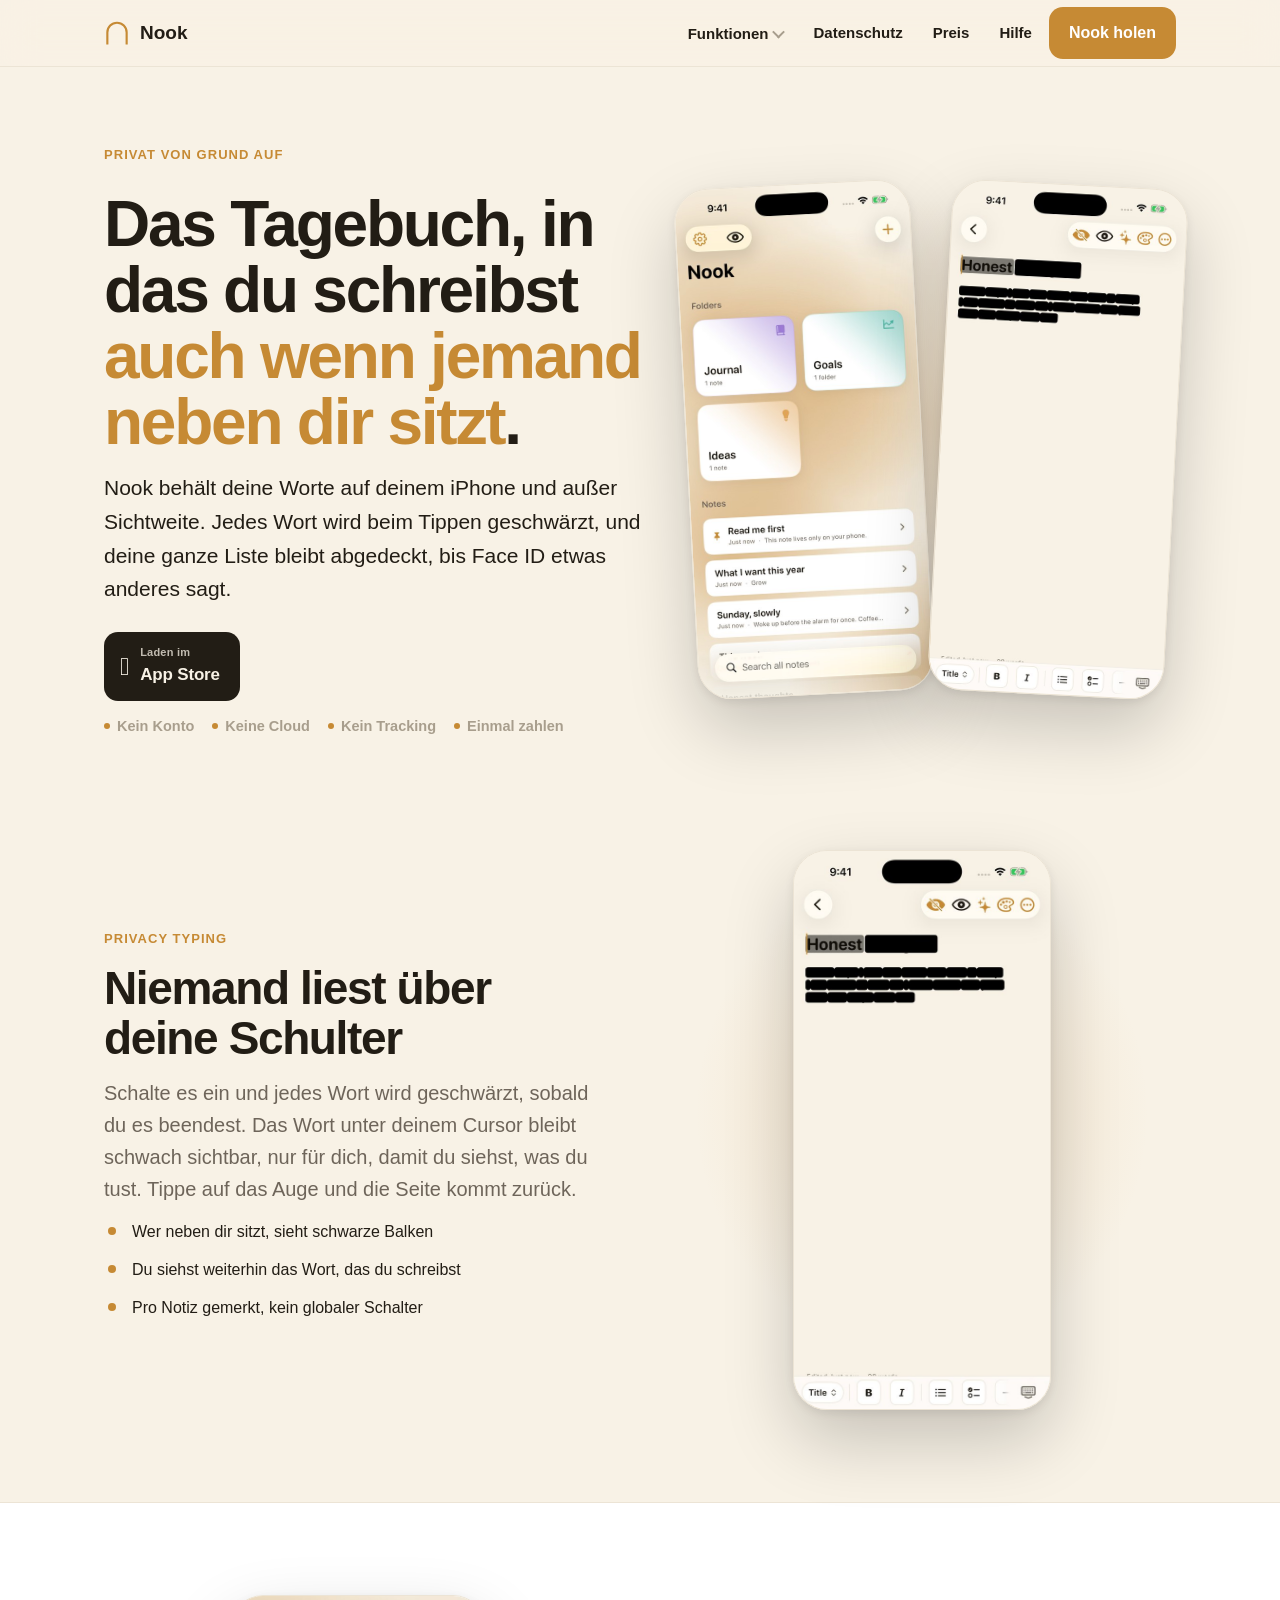
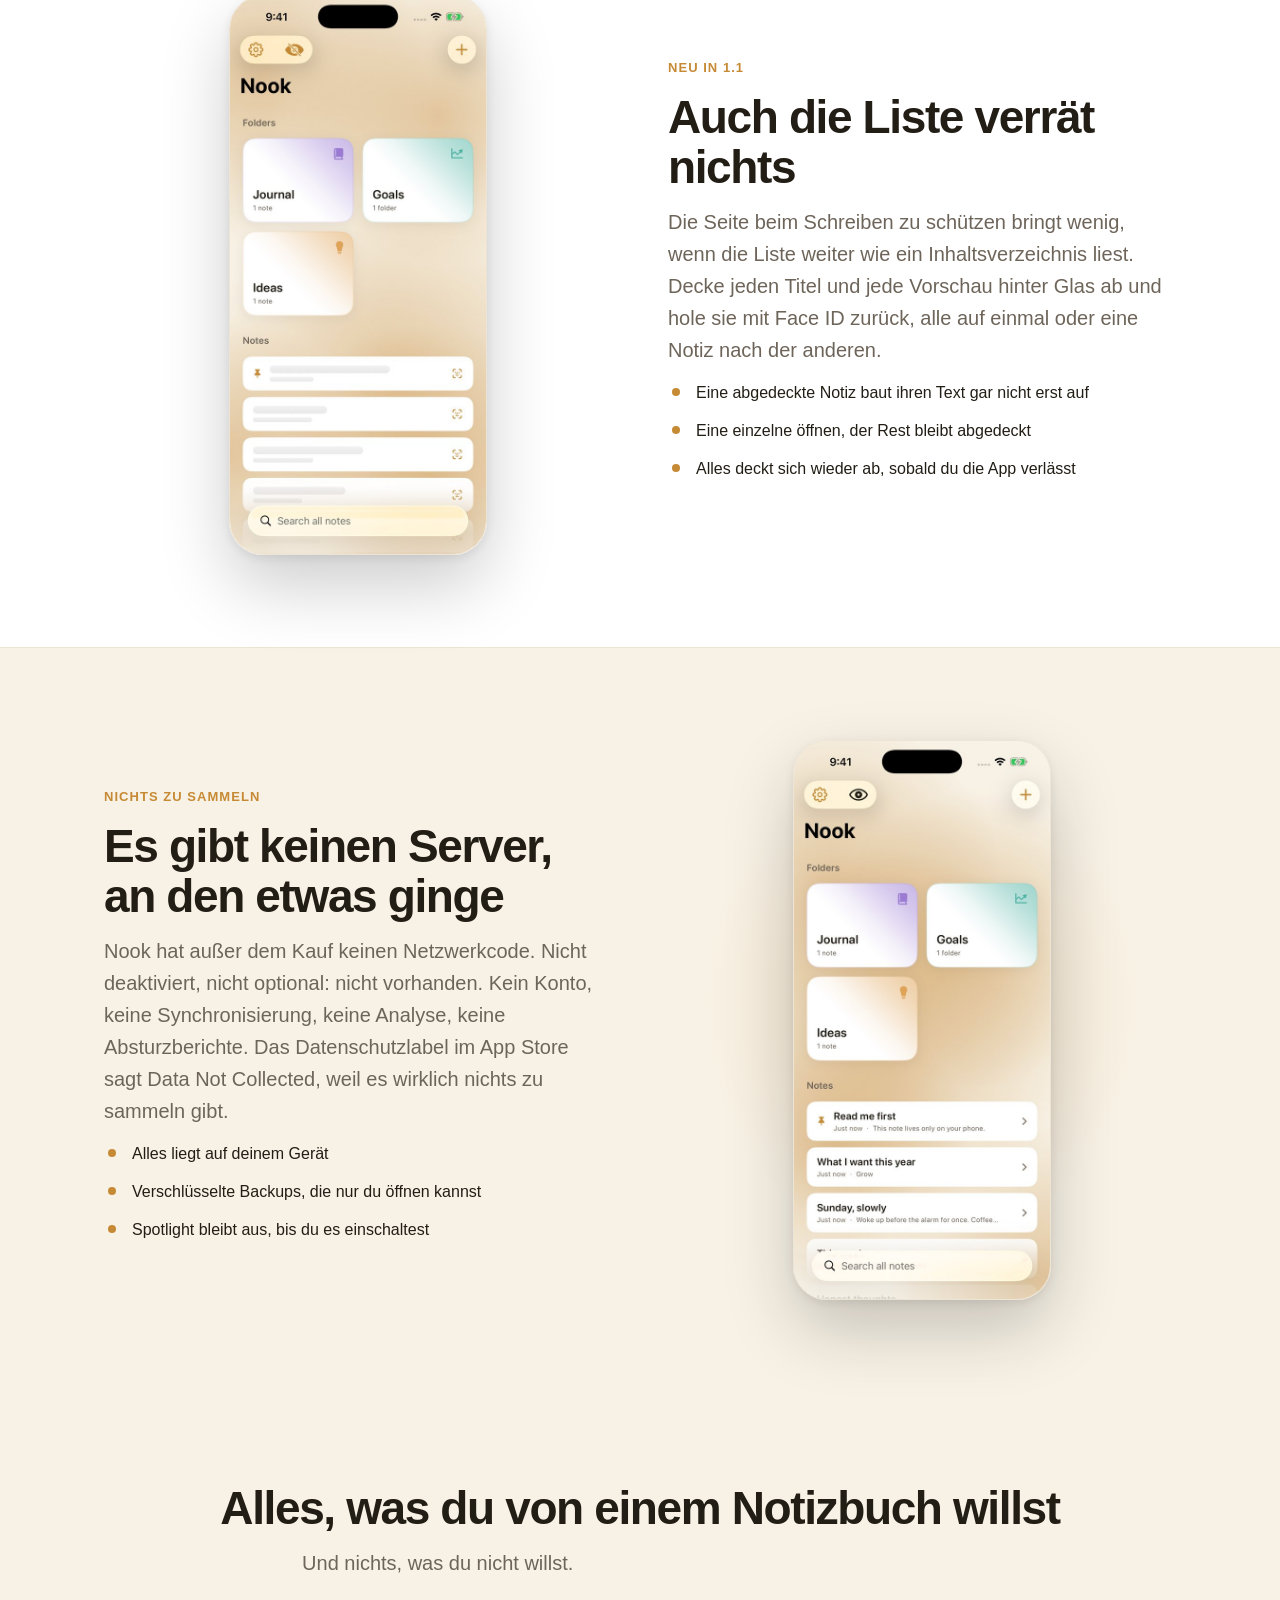
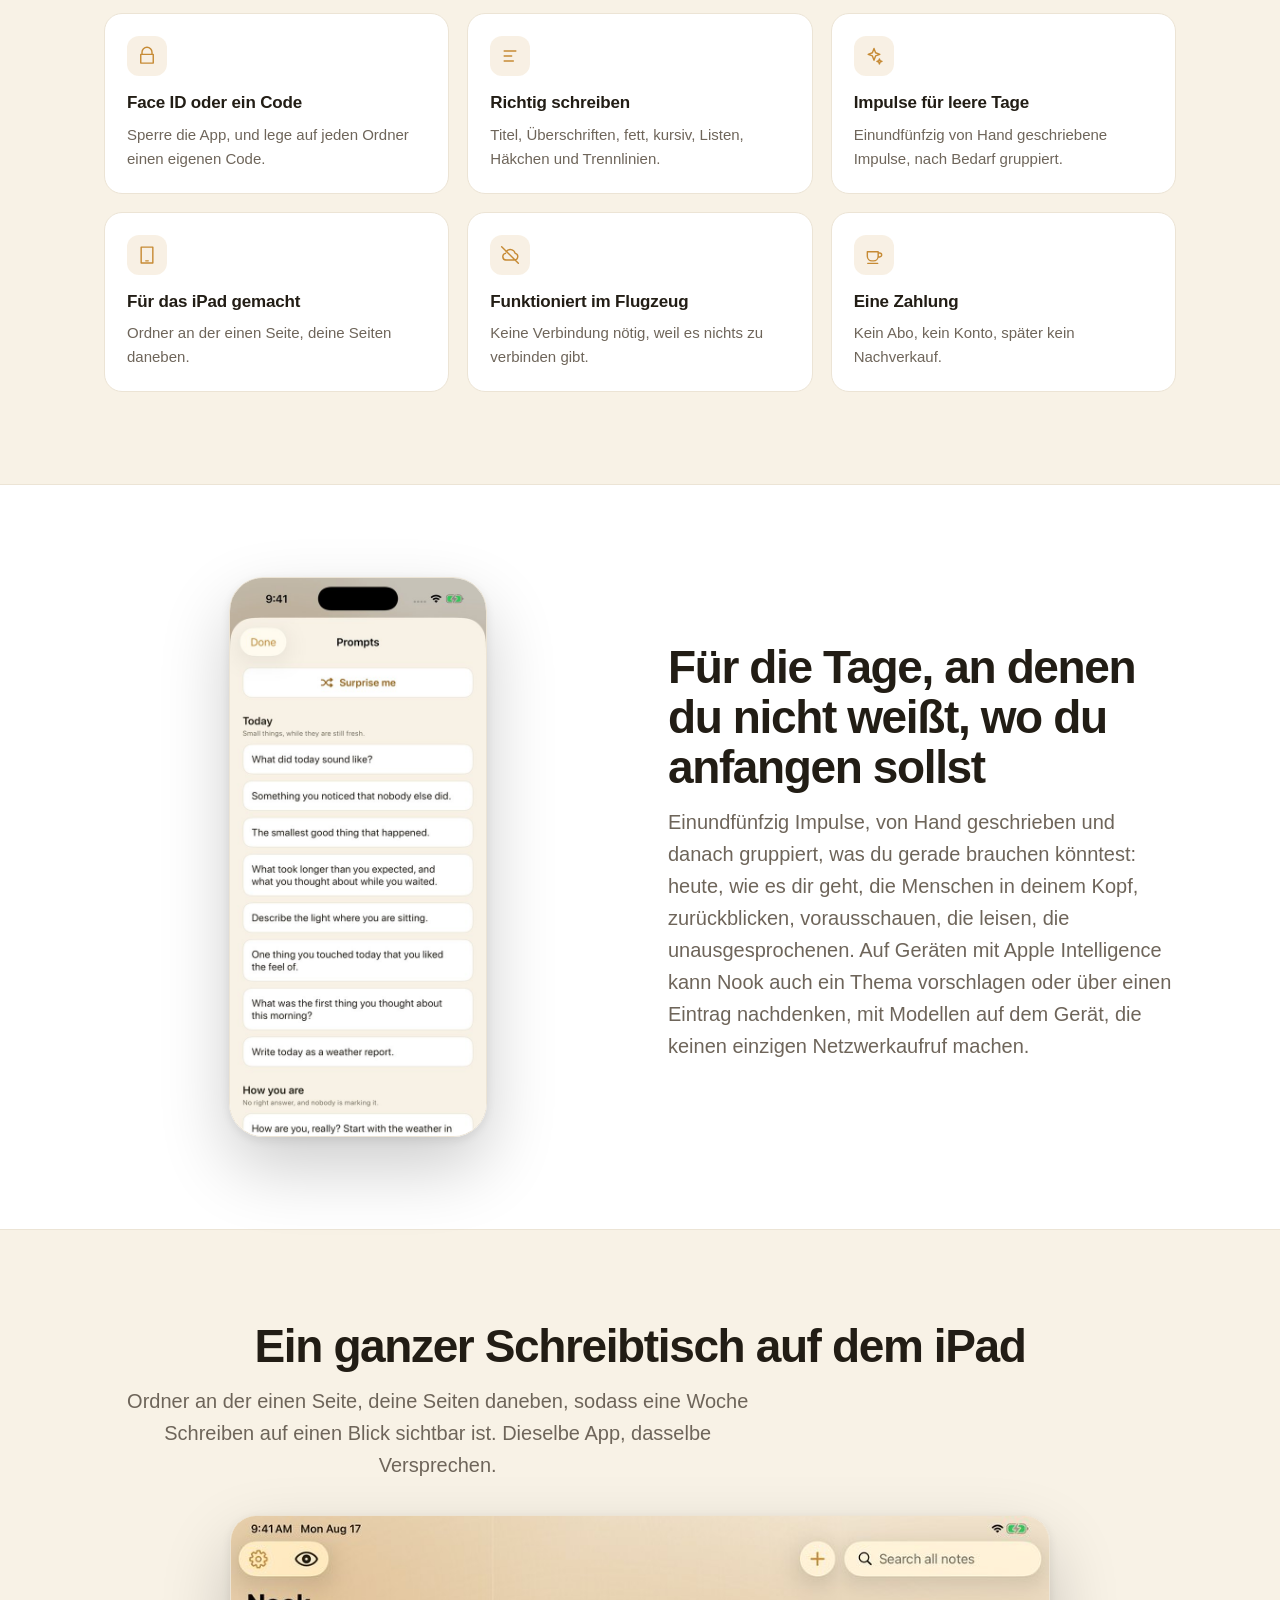
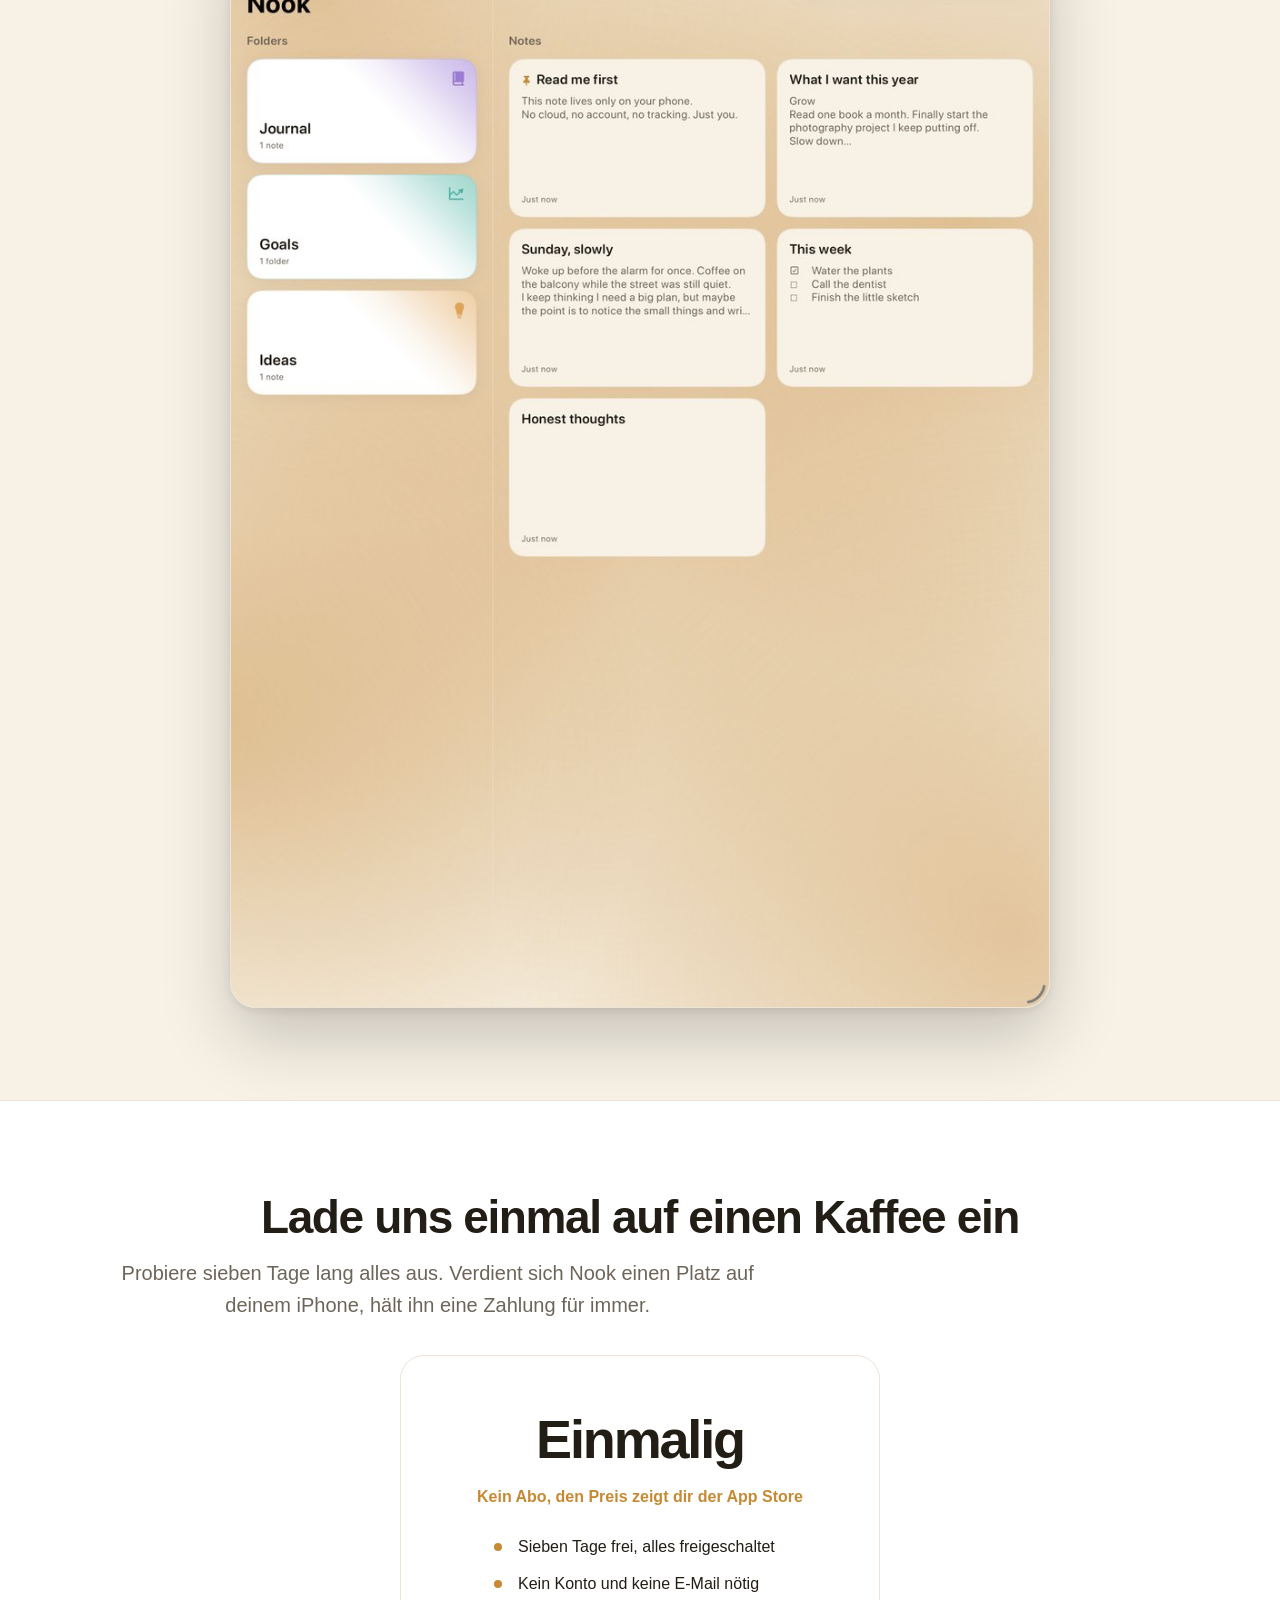
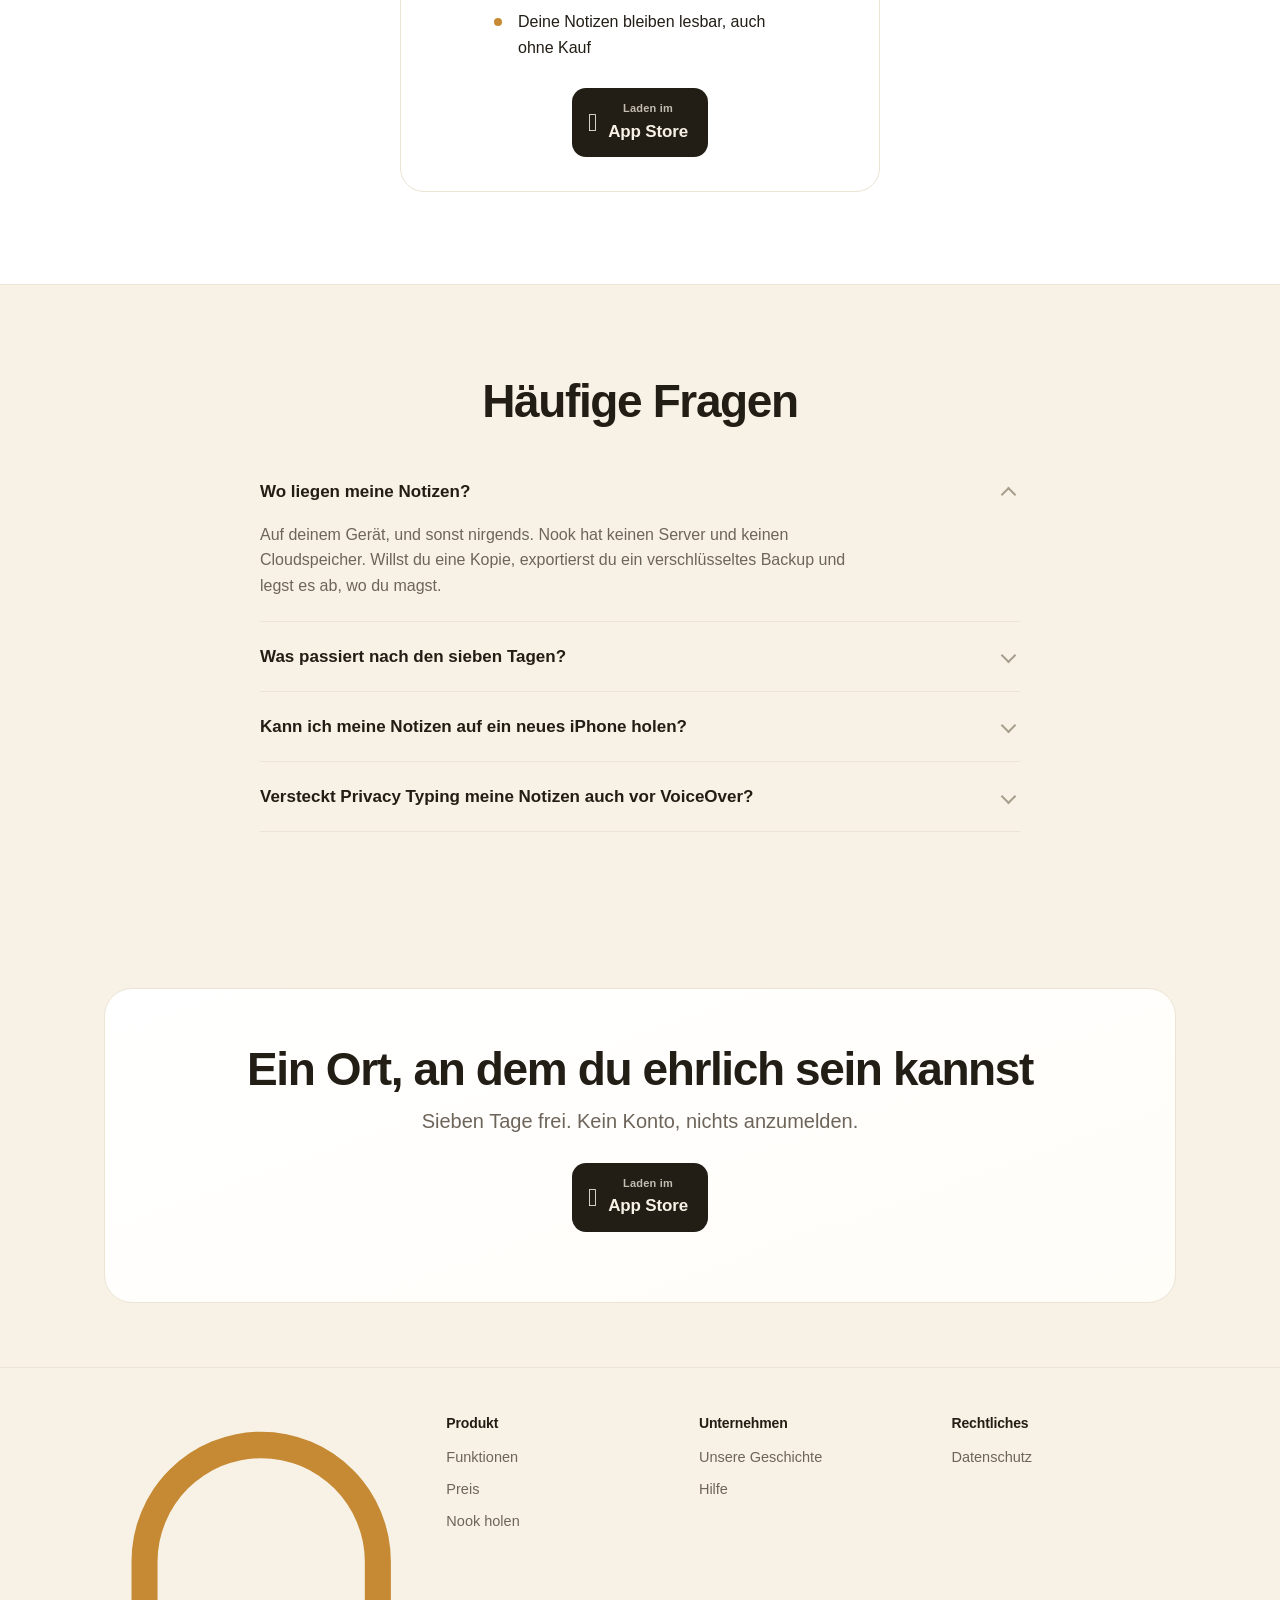
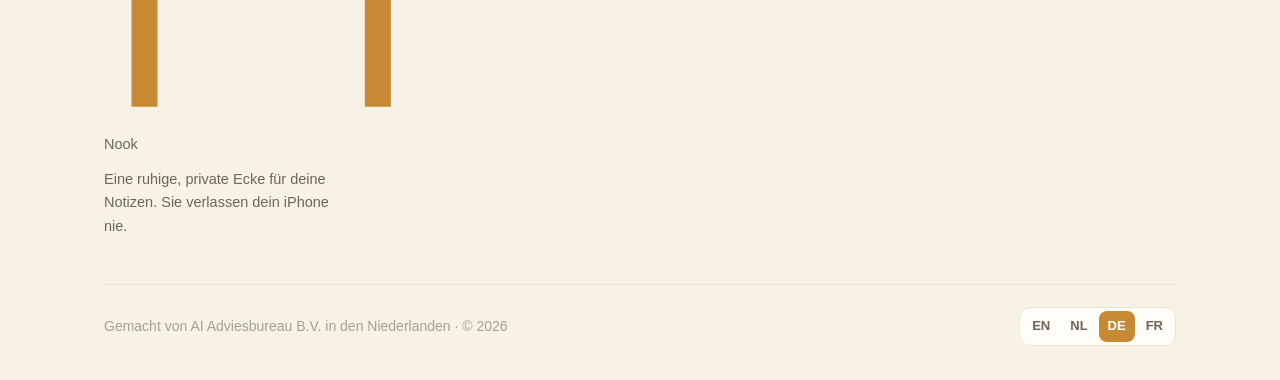
==== commit ee59e54c: "Point the download buttons at the real App Store listing, and host the preview video Every "Get Nook" ====
--- a/de/index.html
+++ b/de/index.html
@@ -33,7 +33,7 @@
       <li><a class="nav-link" href="#privacy">Datenschutz</a></li>
       <li><a class="nav-link" href="#pricing">Preis</a></li>
       <li><a class="nav-link" href="../support.html">Hilfe</a></li>
-      <li><a class="btn primary" href="https://apps.apple.com/app/id0000000000">Nook holen</a></li>
+      <li><a class="btn primary" href="https://apps.apple.com/app/id6784182129">Nook holen</a></li>
     </ul>
   </div>
 </nav>
@@ -45,7 +45,7 @@
         <span class="eyebrow">Privat von Grund auf</span>
         <h1>Das Tagebuch, in das du schreibst <span class="accent">auch wenn jemand neben dir sitzt</span>.</h1>
         <p class="lede">Nook behält deine Worte auf deinem iPhone und außer Sichtweite. Jedes Wort wird beim Tippen geschwärzt, und deine ganze Liste bleibt abgedeckt, bis Face ID etwas anderes sagt.</p>
-        <div class="badges"><a class="appstore" href="https://apps.apple.com/app/id0000000000"><span class="glyph" aria-hidden="true">&#63743;</span><span><small>Laden im</small><b>App Store</b></span></a></div>
+        <div class="badges"><a class="appstore" href="https://apps.apple.com/app/id6784182129"><span class="glyph" aria-hidden="true">&#63743;</span><span><small>Laden im</small><b>App Store</b></span></a></div>
         <div class="trust"><span>Kein Konto</span><span>Keine Cloud</span><span>Kein Tracking</span><span>Einmal zahlen</span></div>
       </div>
       <div class="hero-art">
@@ -146,7 +146,7 @@
         <div class="amount">Einmalig</div>
         <div class="once">Kein Abo, den Preis zeigt dir der App Store</div>
         <ul class="clean"><li>Sieben Tage frei, alles freigeschaltet</li><li>Kein Konto und keine E-Mail nötig</li><li>Deine Notizen bleiben lesbar, auch ohne Kauf</li></ul>
-        <a class="appstore" href="https://apps.apple.com/app/id0000000000"><span class="glyph" aria-hidden="true">&#63743;</span><span><small>Laden im</small><b>App Store</b></span></a>
+        <a class="appstore" href="https://apps.apple.com/app/id6784182129"><span class="glyph" aria-hidden="true">&#63743;</span><span><small>Laden im</small><b>App Store</b></span></a>
       </div>
     </div>
   </section>
@@ -163,7 +163,7 @@
       <div class="cta">
         <h2>Ein Ort, an dem du ehrlich sein kannst</h2>
         <p class="lede center" style="margin-inline:auto">Sieben Tage frei. Kein Konto, nichts anzumelden.</p>
-        <div class="badges" style="justify-content:center"><a class="appstore" href="https://apps.apple.com/app/id0000000000"><span class="glyph" aria-hidden="true">&#63743;</span><span><small>Laden im</small><b>App Store</b></span></a></div>
+        <div class="badges" style="justify-content:center"><a class="appstore" href="https://apps.apple.com/app/id6784182129"><span class="glyph" aria-hidden="true">&#63743;</span><span><small>Laden im</small><b>App Store</b></span></a></div>
       </div>
     </div>
   </section>
@@ -181,7 +181,7 @@
         <ul>
           <li><a href="#features">Funktionen</a></li>
           <li><a href="#pricing">Preis</a></li>
-          <li><a href="https://apps.apple.com/app/id0000000000">Nook holen</a></li>
+          <li><a href="https://apps.apple.com/app/id6784182129">Nook holen</a></li>
         </ul>
       </div>
       <div>
--- a/site.css
+++ b/site.css
@@ -4,6 +4,13 @@
    marketing layer: nav, hero, feature rows, grid, pricing, FAQ, footer. */
 
 /* ---------------------------------------------------------------- layout */
+
+/* The tilted device shots and the radial glow behind the hero deliberately
+   reach past their boxes. That is decoration, but the browser still counts it
+   as scrollable width, so on a phone the page could be dragged sideways and
+   the menu button sat off screen. `clip` trims it without the side effect
+   `overflow: hidden` has here, which is to kill the sticky nav. */
+html, body { overflow-x: clip; }
 
 .site .wrap { max-width: 1120px; padding: 0 24px; }
 .section { padding: 92px 0; }
@@ -157,7 +164,17 @@
 .device-tilt { transform: rotate(-3deg); }
 .device-tilt-r { transform: rotate(3deg); }
 .hero-art { position: relative; }
-.hero-grid .device-pair .device { max-height: 520px; width: auto; }
+/* `width: auto` with a fixed max-height is what a wide screen wants, but on a
+   phone two of them side by side came out wider than the viewport. That pushed
+   the whole page sideways and took the menu button off screen with it. */
+.hero-grid .device-pair .device { max-height: 520px; width: auto; max-width: 100%; }
+/* This override has to sit AFTER the rule above, not up in the hero block:
+   same specificity, so the later one wins and the mobile rule was being
+   ignored. Two phone shots at a fixed height then came out wider than the
+   viewport and dragged the whole page sideways. */
+@media (max-width: 900px) {
+  .hero-grid .device-pair .device { max-height: none; width: 100%; }
+}
 .hero-art::after {
   content: ""; position: absolute; inset: -8% -12% -14%;
   background: radial-gradient(50% 50% at 50% 45%, var(--glow), transparent 72%);
@@ -170,7 +187,7 @@
 /* A phone screenshot is nearly 1200px tall at full width, which turned every
    feature row into its own screenful with the paragraph floating in the middle
    of it. Cap the height and the row reads as one thought again. */
-.row-art .device { max-height: 560px; width: auto; margin-inline: auto; }
+.row-art .device { max-height: 560px; width: auto; max-width: 100%; margin-inline: auto; }
 .section .row-art { display: flex; justify-content: center; }
 .row.flip .row-art { order: -1; }
 @media (max-width: 900px) { .row { grid-template-columns: 1fr; gap: 30px; } .row.flip .row-art { order: 0; } }
